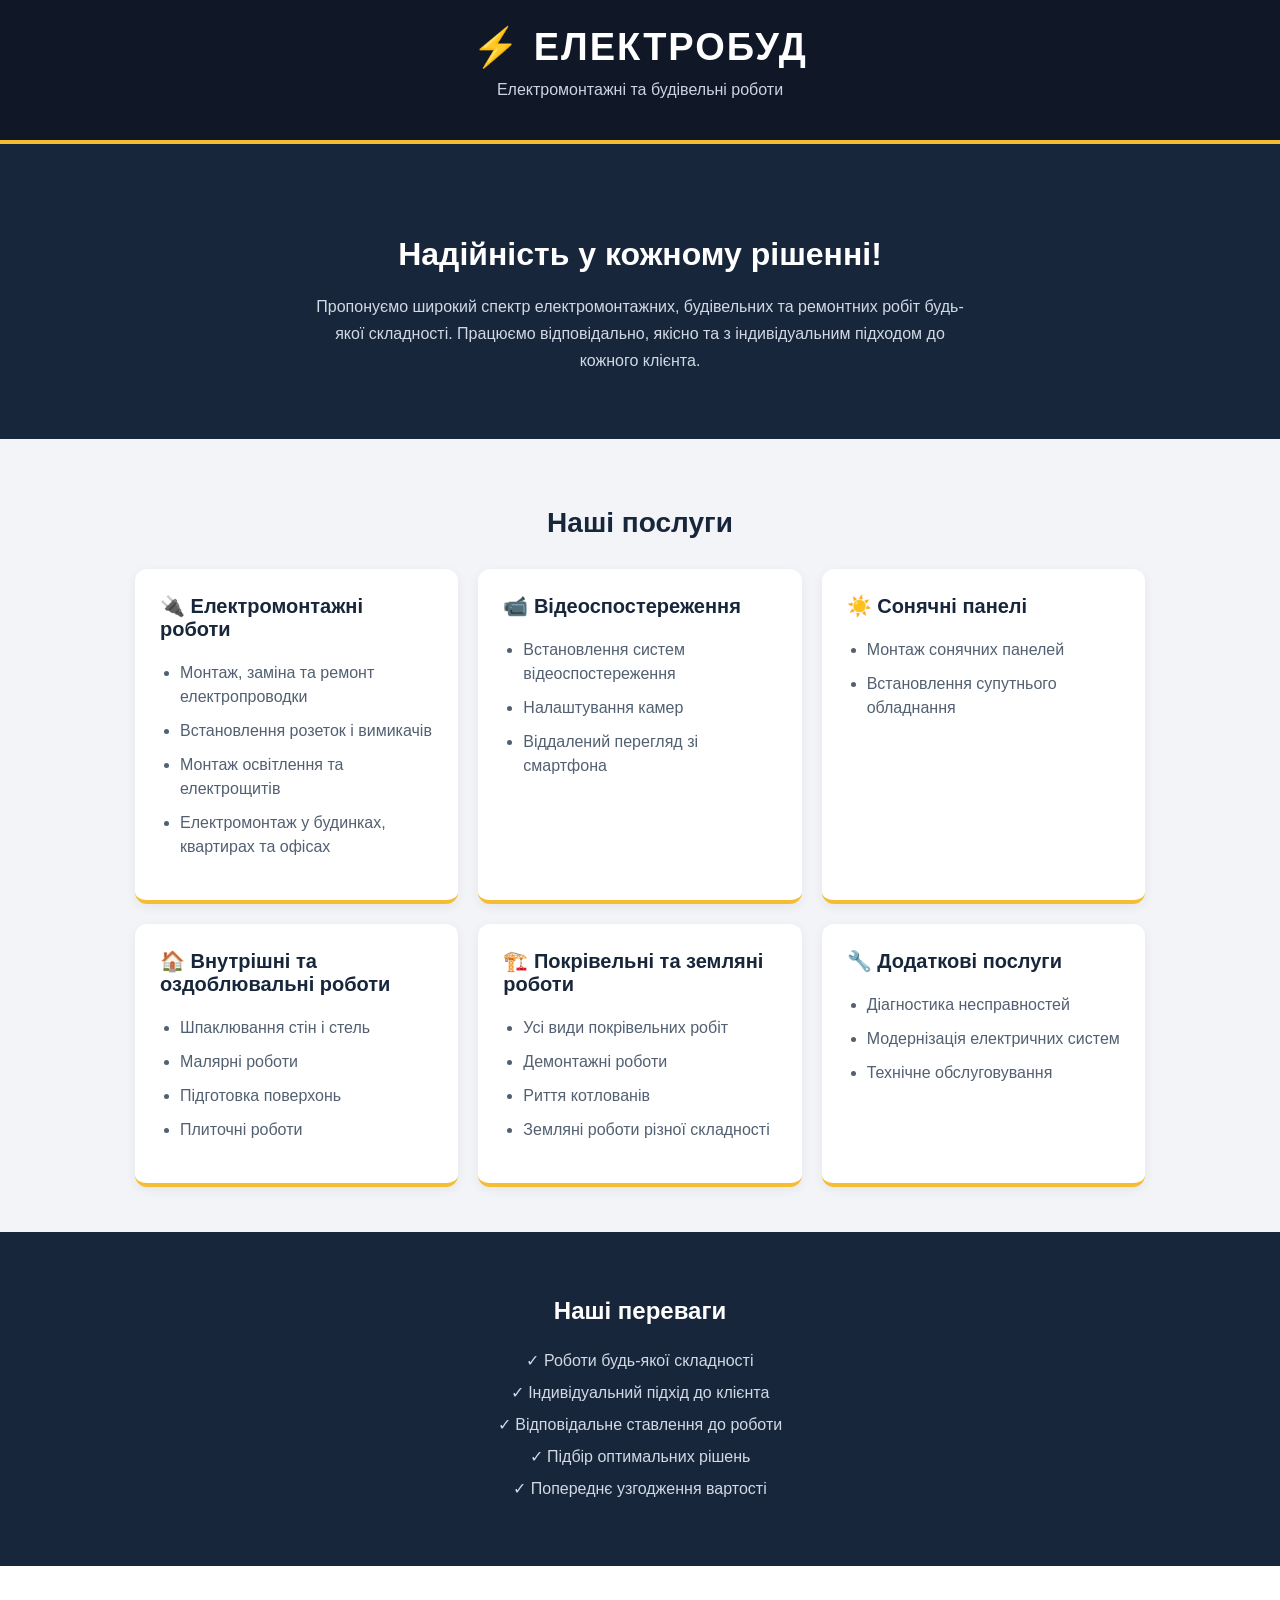
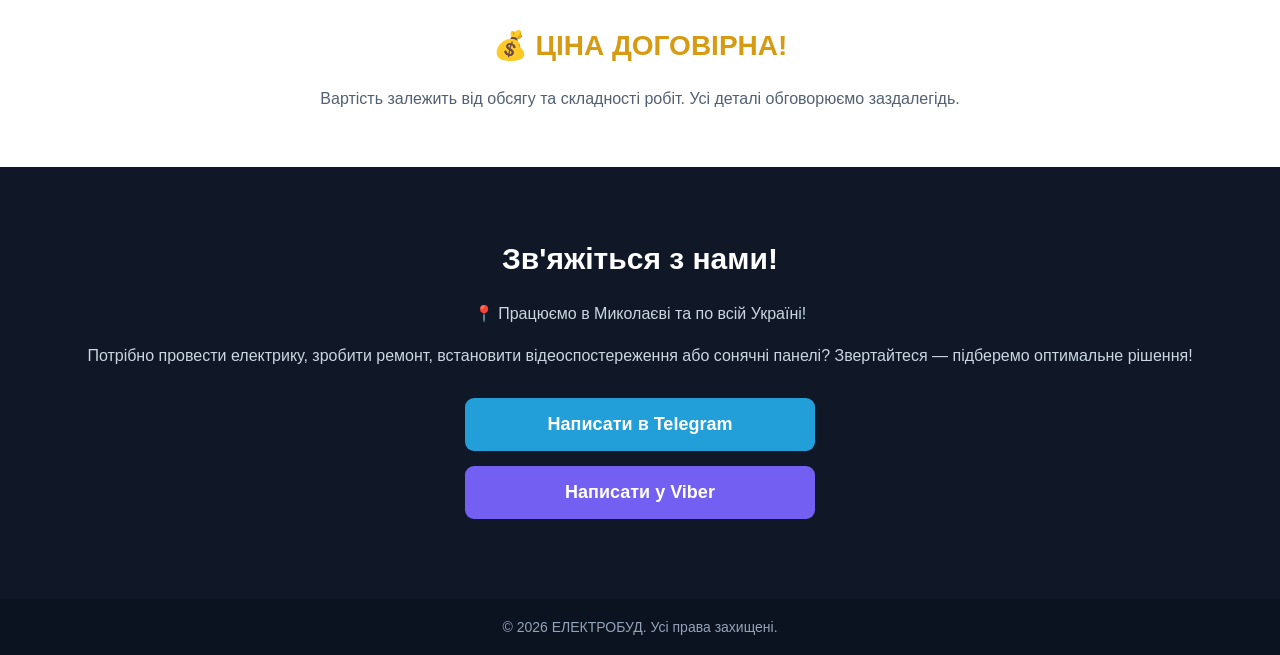
==== index.html @ 17dbe0b0 "Rename indx.html to index.html" ====
<!DOCTYPE html>
<html lang="uk">

<head>
    <meta charset="UTF-8">
    <meta name="viewport" content="width=device-width, initial-scale=1.0">

    <title>ЕЛЕКТРОБУД — Електромонтажні та будівельні роботи</title>

    <meta name="description" content="ЕЛЕКТРОБУД — електромонтажні, будівельні, ремонтні роботи, відеоспостереження та монтаж сонячних панелей. Миколаїв та вся Україна.">

    <meta name="robots" content="index, follow">

    <style>

        * {
            box-sizing: border-box;
        }

        body {
            margin: 0;
            font-family: Arial, sans-serif;
            background: #f2f4f7;
            color: #202b3c;
        }

        header {
            background: #101827;
            color: white;
            padding: 25px 15px;
            text-align: center;
            border-bottom: 4px solid #f5bd32;
        }

        header h1 {
            font-size: 38px;
            margin: 0;
            letter-spacing: 2px;
        }

        header p {
            color: #cbd5e1;
            margin-top: 12px;
        }

        .hero {
            background: #18263b;
            color: white;
            text-align: center;
            padding: 65px 20px;
        }

        .hero h2 {
            font-size: 32px;
            margin-bottom: 20px;
        }

        .hero p {
            max-width: 650px;
            margin: auto;
            line-height: 1.7;
            color: #d1d9e5;
        }

        .section {
            max-width: 1050px;
            margin: auto;
            padding: 45px 20px;
        }

        .section h2 {
            text-align: center;
            font-size: 28px;
            margin-bottom: 30px;
            color: #17263b;
        }

        .services {
            display: grid;
            grid-template-columns: repeat(auto-fit, minmax(250px, 1fr));
            gap: 20px;
        }

        .service {
            background: white;
            padding: 25px;
            border-radius: 12px;
            border-bottom: 4px solid #f5bd32;
            box-shadow: 0 3px 12px rgba(0,0,0,0.06);
        }

        .service h3 {
            color: #17263b;
            font-size: 20px;
            margin-top: 0;
        }

        .service ul {
            padding-left: 20px;
        }

        .service li {
            margin-bottom: 10px;
            line-height: 1.5;
            color: #526071;
        }

        .advantages {
            background: #18263b;
            color: white;
            padding: 45px 20px;
            text-align: center;
        }

        .advantages h2 {
            color: white;
        }

        .advantages p {
            line-height: 2;
            color: #d1d9e5;
        }

        .price {
            text-align: center;
            padding: 40px 20px;
            background: #fff;
        }

        .price h2 {
            color: #d69b12;
            font-size: 28px;
        }

        .price p {
            line-height: 1.6;
            color: #526071;
        }

        .contact {
            background: #101827;
            color: white;
            text-align: center;
            padding: 50px 20px;
        }

        .contact h2 {
            font-size: 30px;
        }

        .contact p {
            color: #cbd5e1;
            line-height: 1.6;
        }

        .buttons {
            max-width: 350px;
            margin: 30px auto;
        }

        .btn {
            display: block;
            padding: 16px;
            margin: 15px 0;
            border-radius: 9px;
            text-decoration: none;
            color: white;
            font-size: 18px;
            font-weight: bold;
        }

        .telegram {
            background: #229ED9;
        }

        .viber {
            background: #7360F2;
        }

        .btn:hover {
            opacity: 0.85;
        }

        footer {
            background: #0b1220;
            color: #94a3b8;
            text-align: center;
            padding: 20px;
            font-size: 14px;
        }

        @media (max-width: 600px) {

            header h1 {
                font-size: 30px;
            }

            .hero h2 {
                font-size: 25px;
            }

            .section h2 {
                font-size: 24px;
            }

        }

    </style>

</head>

<body>

    <header>
        <h1>⚡ ЕЛЕКТРОБУД</h1>
        <p>Електромонтажні та будівельні роботи</p>
    </header>


    <section class="hero">

        <h2>Надійність у кожному рішенні!</h2>

        <p>
            Пропонуємо широкий спектр електромонтажних,
            будівельних та ремонтних робіт будь-якої складності.
            Працюємо відповідально, якісно та з індивідуальним
            підходом до кожного клієнта.
        </p>

    </section>


    <section class="section">

        <h2>Наші послуги</h2>

        <div class="services">

            <div class="service">

                <h3>🔌 Електромонтажні роботи</h3>

                <ul>
                    <li>Монтаж, заміна та ремонт електропроводки</li>
                    <li>Встановлення розеток і вимикачів</li>
                    <li>Монтаж освітлення та електрощитів</li>
                    <li>Електромонтаж у будинках, квартирах та офісах</li>
                </ul>

            </div>


            <div class="service">

                <h3>📹 Відеоспостереження</h3>

                <ul>
                    <li>Встановлення систем відеоспостереження</li>
                    <li>Налаштування камер</li>
                    <li>Віддалений перегляд зі смартфона</li>
                </ul>

            </div>


            <div class="service">

                <h3>☀️ Сонячні панелі</h3>

                <ul>
                    <li>Монтаж сонячних панелей</li>
                    <li>Встановлення супутнього обладнання</li>
                </ul>

            </div>


            <div class="service">

                <h3>🏠 Внутрішні та оздоблювальні роботи</h3>

                <ul>
                    <li>Шпаклювання стін і стель</li>
                    <li>Малярні роботи</li>
                    <li>Підготовка поверхонь</li>
                    <li>Плиточні роботи</li>
                </ul>

            </div>


            <div class="service">

                <h3>🏗️ Покрівельні та земляні роботи</h3>

                <ul>
                    <li>Усі види покрівельних робіт</li>
                    <li>Демонтажні роботи</li>
                    <li>Риття котлованів</li>
                    <li>Земляні роботи різної складності</li>
                </ul>

            </div>


            <div class="service">

                <h3>🔧 Додаткові послуги</h3>

                <ul>
                    <li>Діагностика несправностей</li>
                    <li>Модернізація електричних систем</li>
                    <li>Технічне обслуговування</li>
                </ul>

            </div>

        </div>

    </section>


    <section class="advantages">

        <h2>Наші переваги</h2>

        <p>
            ✓ Роботи будь-якої складності<br>
            ✓ Індивідуальний підхід до клієнта<br>
            ✓ Відповідальне ставлення до роботи<br>
            ✓ Підбір оптимальних рішень<br>
            ✓ Попереднє узгодження вартості
        </p>

    </section>


    <section class="price">

        <h2>💰 ЦІНА ДОГОВІРНА!</h2>

        <p>
            Вартість залежить від обсягу та складності робіт.
            Усі деталі обговорюємо заздалегідь.
        </p>

    </section>


    <section class="contact">

        <h2>Зв'яжіться з нами!</h2>

        <p>
            📍 Працюємо в Миколаєві та по всій Україні!
        </p>

        <p>
            Потрібно провести електрику, зробити ремонт,
            встановити відеоспостереження або сонячні панелі?
            Звертайтеся — підберемо оптимальне рішення!
        </p>

        <div class="buttons">

            <a class="btn telegram"
            href="https://t.me/nikoelectro"
            target="_blank"
            rel="noopener">
                Написати в Telegram
            </a>

            <a class="btn viber"
            href="viber://chat?number=%2B380635062371">
                Написати у Viber
            </a>

        </div>

    </section>


    <footer>

        © 2026 ЕЛЕКТРОБУД. Усі права захищені.

    </footer>

</body>

</html>
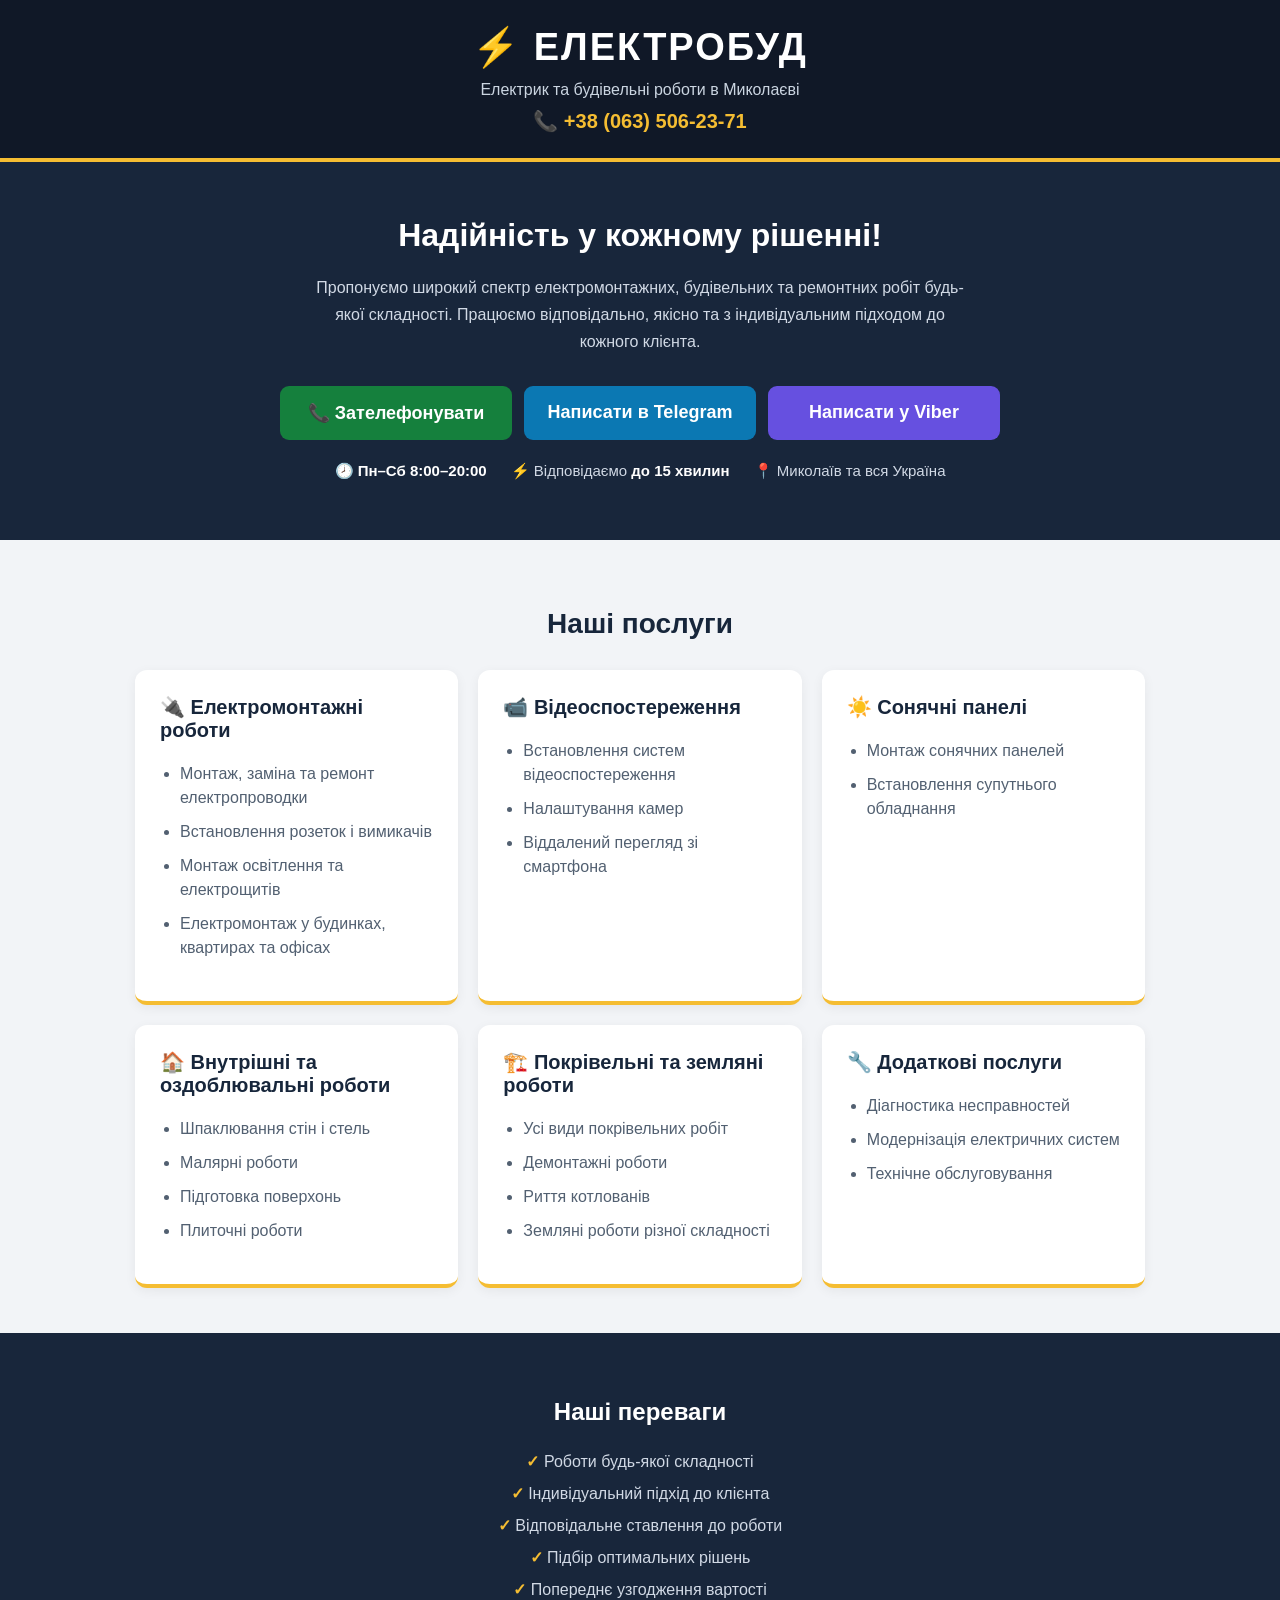
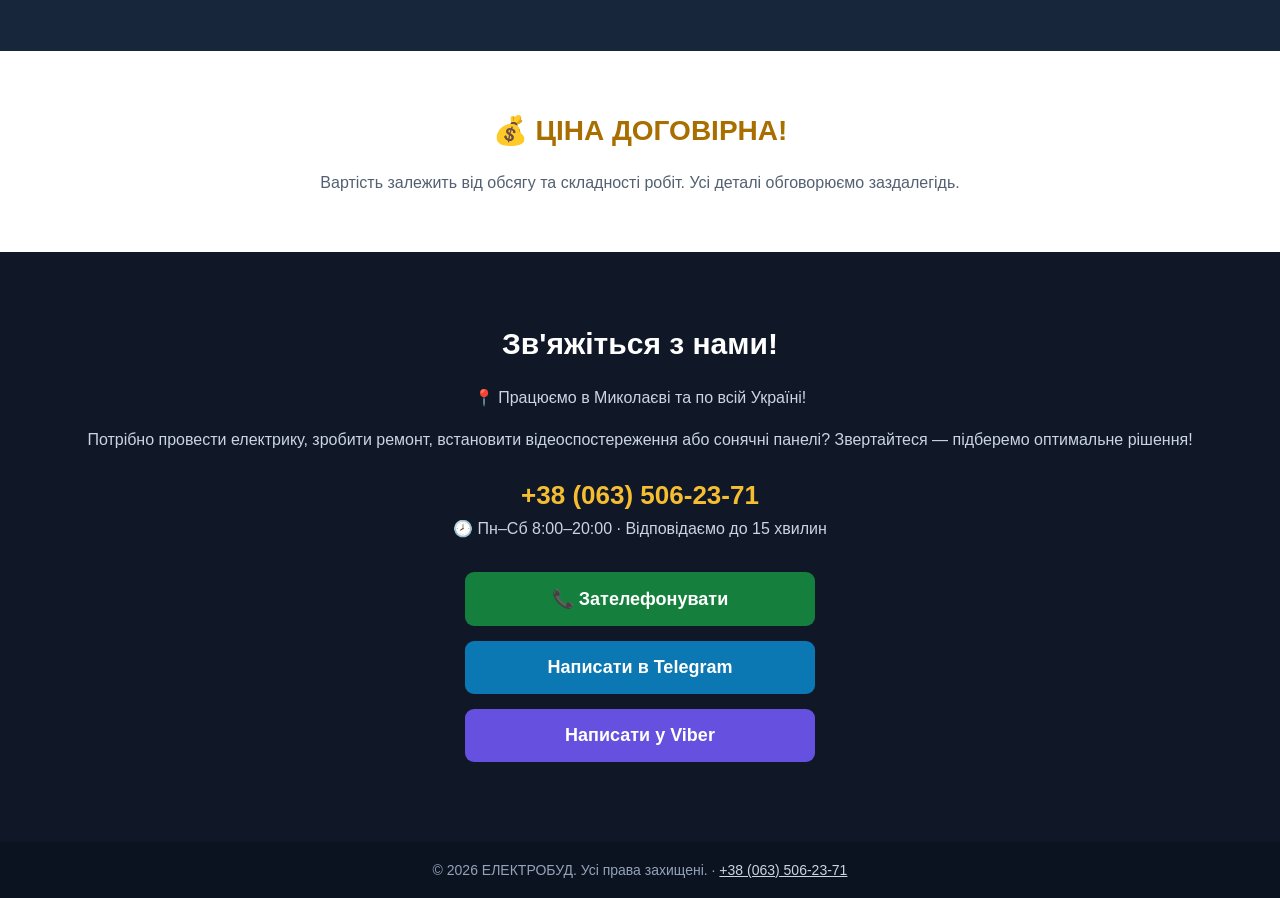
==== commit 1032db9a: "Update index.html with new content and structure" ====
--- a/index.html
+++ b/index.html
@@ -1,4 +1,3 @@
-
 <!DOCTYPE html>
 <html lang="uk">
 
@@ -6,11 +5,75 @@
     <meta charset="UTF-8">
     <meta name="viewport" content="width=device-width, initial-scale=1.0">
 
-    <title>ЕЛЕКТРОБУД — Електромонтажні та будівельні роботи</title>
-
-    <meta name="description" content="ЕЛЕКТРОБУД — електромонтажні, будівельні, ремонтні роботи, відеоспостереження та монтаж сонячних панелей. Миколаїв та вся Україна.">
-
+    <title>Електрик Миколаїв — ЕЛЕКТРОБУД | Електромонтажні та будівельні роботи</title>
+
+    <meta name="description" content="ЕЛЕКТРОБУД — електрик у Миколаєві: електромонтажні, будівельні, ремонтні роботи, відеоспостереження та монтаж сонячних панелей. Пн–Сб 8:00–20:00, відповідаємо до 15 хвилин. Миколаїв та вся Україна.">
     <meta name="robots" content="index, follow">
+    <meta name="theme-color" content="#101827">
+
+    <!--
+        Адреса сайту (GitHub Pages). Якщо з'явиться власний домен —
+        замініть її тут, в og:url, og:image та в JSON-LD нижче.
+    -->
+    <link rel="canonical" href="https://energobud.github.io/elektrobud-site/">
+
+    <!-- Favicon -->
+    <link rel="icon" href="favicon.svg" type="image/svg+xml">
+    <link rel="apple-touch-icon" href="apple-touch-icon.png">
+
+    <!-- Open Graph (прев'ю посилання в Telegram, Viber, Facebook) -->
+    <meta property="og:type" content="website">
+    <meta property="og:locale" content="uk_UA">
+    <meta property="og:site_name" content="ЕЛЕКТРОБУД">
+    <meta property="og:title" content="ЕЛЕКТРОБУД — електрик та будівельні роботи в Миколаєві">
+    <meta property="og:description" content="Електромонтаж, відеоспостереження, сонячні панелі, ремонт. Пн–Сб 8:00–20:00. Відповідаємо до 15 хвилин. Ціна договірна.">
+    <meta property="og:url" content="https://energobud.github.io/elektrobud-site/">
+    <meta property="og:image" content="https://energobud.github.io/elektrobud-site/og-image.png">
+    <meta property="og:image:width" content="1200">
+    <meta property="og:image:height" content="630">
+    <meta property="og:image:alt" content="ЕЛЕКТРОБУД — електромонтажні та будівельні роботи">
+    <meta name="twitter:card" content="summary_large_image">
+
+    <!-- Структуровані дані для Google (локальний бізнес) -->
+    <script type="application/ld+json">
+    {
+        "@context": "https://schema.org",
+        "@type": "Electrician",
+        "name": "ЕЛЕКТРОБУД",
+        "description": "Електромонтажні, будівельні та ремонтні роботи, відеоспостереження, монтаж сонячних панелей.",
+        "url": "https://energobud.github.io/elektrobud-site/",
+        "image": "https://energobud.github.io/elektrobud-site/og-image.png",
+        "telephone": "+380635062371",
+        "priceRange": "Договірна",
+        "address": {
+            "@type": "PostalAddress",
+            "addressLocality": "Миколаїв",
+            "addressCountry": "UA"
+        },
+        "areaServed": [
+            { "@type": "City", "name": "Миколаїв" },
+            { "@type": "Country", "name": "Україна" }
+        ],
+        "openingHoursSpecification": [{
+            "@type": "OpeningHoursSpecification",
+            "dayOfWeek": ["Monday", "Tuesday", "Wednesday", "Thursday", "Friday", "Saturday"],
+            "opens": "08:00",
+            "closes": "20:00"
+        }],
+        "sameAs": ["https://t.me/nikoelectro"],
+        "hasOfferCatalog": {
+            "@type": "OfferCatalog",
+            "name": "Послуги",
+            "itemListElement": [
+                { "@type": "Offer", "itemOffered": { "@type": "Service", "name": "Електромонтажні роботи" } },
+                { "@type": "Offer", "itemOffered": { "@type": "Service", "name": "Встановлення відеоспостереження" } },
+                { "@type": "Offer", "itemOffered": { "@type": "Service", "name": "Монтаж сонячних панелей" } },
+                { "@type": "Offer", "itemOffered": { "@type": "Service", "name": "Внутрішні та оздоблювальні роботи" } },
+                { "@type": "Offer", "itemOffered": { "@type": "Service", "name": "Покрівельні та земляні роботи" } }
+            ]
+        }
+    }
+    </script>
 
     <style>
 
@@ -25,6 +88,28 @@
             color: #202b3c;
         }
 
+        a:focus-visible,
+        button:focus-visible {
+            outline: 3px solid #f5bd32;
+            outline-offset: 3px;
+        }
+
+        .skip-link {
+            position: absolute;
+            left: -9999px;
+            top: 0;
+            background: #f5bd32;
+            color: #101827;
+            padding: 10px 16px;
+            font-weight: bold;
+            z-index: 10;
+        }
+
+        .skip-link:focus {
+            left: 10px;
+            top: 10px;
+        }
+
         header {
             background: #101827;
             color: white;
@@ -41,19 +126,32 @@
 
         header p {
             color: #cbd5e1;
-            margin-top: 12px;
+            margin: 12px 0 0;
+        }
+
+        .header-phone {
+            display: inline-block;
+            margin-top: 10px;
+            color: #f5bd32;
+            font-size: 20px;
+            font-weight: bold;
+            text-decoration: none;
+        }
+
+        .header-phone:hover {
+            text-decoration: underline;
         }
 
         .hero {
             background: #18263b;
             color: white;
             text-align: center;
-            padding: 65px 20px;
+            padding: 55px 20px 60px;
         }
 
         .hero h2 {
             font-size: 32px;
-            margin-bottom: 20px;
+            margin: 0 0 20px;
         }
 
         .hero p {
@@ -61,6 +159,36 @@
             margin: auto;
             line-height: 1.7;
             color: #d1d9e5;
+        }
+
+        .hero .buttons {
+            max-width: 720px;
+            display: flex;
+            flex-wrap: wrap;
+            justify-content: center;
+            gap: 12px;
+            margin: 30px auto 0;
+        }
+
+        .hero .btn {
+            margin: 0;
+            flex: 1 1 200px;
+        }
+
+        .info {
+            list-style: none;
+            padding: 0;
+            margin: 22px auto 0;
+            display: flex;
+            flex-wrap: wrap;
+            justify-content: center;
+            gap: 8px 24px;
+            color: #d1d9e5;
+            font-size: 15px;
+        }
+
+        .info strong {
+            color: #fff;
         }
 
         .section {
@@ -117,11 +245,20 @@
             color: white;
         }
 
-        .advantages p {
+        .advantages ul {
+            list-style: none;
+            padding: 0;
+            margin: 0;
             line-height: 2;
             color: #d1d9e5;
         }
 
+        .advantages li::before {
+            content: "✓ ";
+            color: #f5bd32;
+            font-weight: bold;
+        }
+
         .price {
             text-align: center;
             padding: 40px 20px;
@@ -129,7 +266,7 @@
         }
 
         .price h2 {
-            color: #d69b12;
+            color: #a86f00;
             font-size: 28px;
         }
 
@@ -152,6 +289,15 @@
         .contact p {
             color: #cbd5e1;
             line-height: 1.6;
+        }
+
+        .contact .phone-big {
+            display: inline-block;
+            color: #f5bd32;
+            font-size: 26px;
+            font-weight: bold;
+            text-decoration: none;
+            margin-top: 6px;
         }
 
         .buttons {
@@ -168,18 +314,58 @@
             color: white;
             font-size: 18px;
             font-weight: bold;
+            text-align: center;
+        }
+
+        .call {
+            background: #15803d;
         }
 
         .telegram {
-            background: #229ED9;
+            background: #0b78b3;
         }
 
         .viber {
-            background: #7360F2;
+            background: #6650e0;
         }
 
         .btn:hover {
-            opacity: 0.85;
+            opacity: 0.88;
+        }
+
+        /* Підказка, якщо Viber не встановлено */
+        .viber-fallback {
+            max-width: 420px;
+            margin: 14px auto 0;
+            padding: 14px 16px;
+            background: #fff;
+            color: #202b3c;
+            border-radius: 9px;
+            border-left: 4px solid #6650e0;
+            text-align: left;
+            font-size: 15px;
+            line-height: 1.5;
+        }
+
+        .viber-fallback[hidden] {
+            display: none;
+        }
+
+        .viber-fallback a {
+            color: #15803d;
+            font-weight: bold;
+        }
+
+        .viber-fallback button {
+            margin-top: 8px;
+            padding: 8px 14px;
+            border: 0;
+            border-radius: 6px;
+            background: #6650e0;
+            color: #fff;
+            font-size: 15px;
+            font-weight: bold;
+            cursor: pointer;
         }
 
         footer {
@@ -190,6 +376,10 @@
             font-size: 14px;
         }
 
+        footer a {
+            color: #cbd5e1;
+        }
+
         @media (max-width: 600px) {
 
             header h1 {
@@ -204,6 +394,10 @@
                 font-size: 24px;
             }
 
+            .info {
+                flex-direction: column;
+            }
+
         }
 
     </style>
@@ -211,183 +405,283 @@
 </head>
 
 <body>
+
+    <a class="skip-link" href="#contact">Перейти до контактів</a>
 
     <header>
         <h1>⚡ ЕЛЕКТРОБУД</h1>
-        <p>Електромонтажні та будівельні роботи</p>
+        <p>Електрик та будівельні роботи в Миколаєві</p>
+        <a class="header-phone" href="tel:+380635062371" data-track="call-header">📞 +38 (063) 506-23-71</a>
     </header>
 
 
-    <section class="hero">
-
-        <h2>Надійність у кожному рішенні!</h2>
-
-        <p>
-            Пропонуємо широкий спектр електромонтажних,
-            будівельних та ремонтних робіт будь-якої складності.
-            Працюємо відповідально, якісно та з індивідуальним
-            підходом до кожного клієнта.
-        </p>
-
-    </section>
-
-
-    <section class="section">
-
-        <h2>Наші послуги</h2>
-
-        <div class="services">
-
-            <div class="service">
-
-                <h3>🔌 Електромонтажні роботи</h3>
-
-                <ul>
-                    <li>Монтаж, заміна та ремонт електропроводки</li>
-                    <li>Встановлення розеток і вимикачів</li>
-                    <li>Монтаж освітлення та електрощитів</li>
-                    <li>Електромонтаж у будинках, квартирах та офісах</li>
-                </ul>
+    <main>
+
+        <section class="hero">
+
+            <h2>Надійність у кожному рішенні!</h2>
+
+            <p>
+                Пропонуємо широкий спектр електромонтажних,
+                будівельних та ремонтних робіт будь-якої складності.
+                Працюємо відповідально, якісно та з індивідуальним
+                підходом до кожного клієнта.
+            </p>
+
+            <div class="buttons">
+
+                <a class="btn call" href="tel:+380635062371" data-track="call-hero">
+                    📞 Зателефонувати
+                </a>
+
+                <a class="btn telegram"
+                href="https://t.me/nikoelectro"
+                target="_blank"
+                rel="noopener"
+                data-track="telegram-hero">
+                    Написати в Telegram
+                </a>
+
+                <a class="btn viber js-viber"
+                href="viber://chat?number=%2B380635062371"
+                data-track="viber-hero">
+                    Написати у Viber
+                </a>
 
             </div>
 
-
-            <div class="service">
-
-                <h3>📹 Відеоспостереження</h3>
-
-                <ul>
-                    <li>Встановлення систем відеоспостереження</li>
-                    <li>Налаштування камер</li>
-                    <li>Віддалений перегляд зі смартфона</li>
-                </ul>
+            <ul class="info">
+                <li>🕗 <strong>Пн–Сб 8:00–20:00</strong></li>
+                <li>⚡ Відповідаємо <strong>до 15 хвилин</strong></li>
+                <li>📍 Миколаїв та вся Україна</li>
+            </ul>
+
+        </section>
+
+
+        <section class="section" aria-labelledby="services-title">
+
+            <h2 id="services-title">Наші послуги</h2>
+
+            <div class="services">
+
+                <div class="service">
+
+                    <h3>🔌 Електромонтажні роботи</h3>
+
+                    <ul>
+                        <li>Монтаж, заміна та ремонт електропроводки</li>
+                        <li>Встановлення розеток і вимикачів</li>
+                        <li>Монтаж освітлення та електрощитів</li>
+                        <li>Електромонтаж у будинках, квартирах та офісах</li>
+                    </ul>
+
+                </div>
+
+
+                <div class="service">
+
+                    <h3>📹 Відеоспостереження</h3>
+
+                    <ul>
+                        <li>Встановлення систем відеоспостереження</li>
+                        <li>Налаштування камер</li>
+                        <li>Віддалений перегляд зі смартфона</li>
+                    </ul>
+
+                </div>
+
+
+                <div class="service">
+
+                    <h3>☀️ Сонячні панелі</h3>
+
+                    <ul>
+                        <li>Монтаж сонячних панелей</li>
+                        <li>Встановлення супутнього обладнання</li>
+                    </ul>
+
+                </div>
+
+
+                <div class="service">
+
+                    <h3>🏠 Внутрішні та оздоблювальні роботи</h3>
+
+                    <ul>
+                        <li>Шпаклювання стін і стель</li>
+                        <li>Малярні роботи</li>
+                        <li>Підготовка поверхонь</li>
+                        <li>Плиточні роботи</li>
+                    </ul>
+
+                </div>
+
+
+                <div class="service">
+
+                    <h3>🏗️ Покрівельні та земляні роботи</h3>
+
+                    <ul>
+                        <li>Усі види покрівельних робіт</li>
+                        <li>Демонтажні роботи</li>
+                        <li>Риття котлованів</li>
+                        <li>Земляні роботи різної складності</li>
+                    </ul>
+
+                </div>
+
+
+                <div class="service">
+
+                    <h3>🔧 Додаткові послуги</h3>
+
+                    <ul>
+                        <li>Діагностика несправностей</li>
+                        <li>Модернізація електричних систем</li>
+                        <li>Технічне обслуговування</li>
+                    </ul>
+
+                </div>
 
             </div>
 
-
-            <div class="service">
-
-                <h3>☀️ Сонячні панелі</h3>
-
-                <ul>
-                    <li>Монтаж сонячних панелей</li>
-                    <li>Встановлення супутнього обладнання</li>
-                </ul>
+        </section>
+
+
+        <section class="advantages" aria-labelledby="advantages-title">
+
+            <h2 id="advantages-title">Наші переваги</h2>
+
+            <ul>
+                <li>Роботи будь-якої складності</li>
+                <li>Індивідуальний підхід до клієнта</li>
+                <li>Відповідальне ставлення до роботи</li>
+                <li>Підбір оптимальних рішень</li>
+                <li>Попереднє узгодження вартості</li>
+            </ul>
+
+        </section>
+
+
+        <section class="price" aria-labelledby="price-title">
+
+            <h2 id="price-title">💰 ЦІНА ДОГОВІРНА!</h2>
+
+            <p>
+                Вартість залежить від обсягу та складності робіт.
+                Усі деталі обговорюємо заздалегідь.
+            </p>
+
+        </section>
+
+
+        <section class="contact" id="contact" aria-labelledby="contact-title">
+
+            <h2 id="contact-title">Зв'яжіться з нами!</h2>
+
+            <p>
+                📍 Працюємо в Миколаєві та по всій Україні!
+            </p>
+
+            <p>
+                Потрібно провести електрику, зробити ремонт,
+                встановити відеоспостереження або сонячні панелі?
+                Звертайтеся — підберемо оптимальне рішення!
+            </p>
+
+            <p>
+                <a class="phone-big" href="tel:+380635062371" data-track="call-contact">+38 (063) 506-23-71</a><br>
+                🕗 Пн–Сб 8:00–20:00 · Відповідаємо до 15 хвилин
+            </p>
+
+            <div class="buttons">
+
+                <a class="btn call" href="tel:+380635062371" data-track="call-contact-btn">
+                    📞 Зателефонувати
+                </a>
+
+                <a class="btn telegram"
+                href="https://t.me/nikoelectro"
+                target="_blank"
+                rel="noopener"
+                data-track="telegram-contact">
+                    Написати в Telegram
+                </a>
+
+                <a class="btn viber js-viber"
+                href="viber://chat?number=%2B380635062371"
+                data-track="viber-contact">
+                    Написати у Viber
+                </a>
 
             </div>
 
-
-            <div class="service">
-
-                <h3>🏠 Внутрішні та оздоблювальні роботи</h3>
-
-                <ul>
-                    <li>Шпаклювання стін і стель</li>
-                    <li>Малярні роботи</li>
-                    <li>Підготовка поверхонь</li>
-                    <li>Плиточні роботи</li>
-                </ul>
-
-            </div>
-
-
-            <div class="service">
-
-                <h3>🏗️ Покрівельні та земляні роботи</h3>
-
-                <ul>
-                    <li>Усі види покрівельних робіт</li>
-                    <li>Демонтажні роботи</li>
-                    <li>Риття котлованів</li>
-                    <li>Земляні роботи різної складності</li>
-                </ul>
-
-            </div>
-
-
-            <div class="service">
-
-                <h3>🔧 Додаткові послуги</h3>
-
-                <ul>
-                    <li>Діагностика несправностей</li>
-                    <li>Модернізація електричних систем</li>
-                    <li>Технічне обслуговування</li>
-                </ul>
-
-            </div>
-
-        </div>
-
-    </section>
-
-
-    <section class="advantages">
-
-        <h2>Наші переваги</h2>
-
-        <p>
-            ✓ Роботи будь-якої складності<br>
-            ✓ Індивідуальний підхід до клієнта<br>
-            ✓ Відповідальне ставлення до роботи<br>
-            ✓ Підбір оптимальних рішень<br>
-            ✓ Попереднє узгодження вартості
-        </p>
-
-    </section>
-
-
-    <section class="price">
-
-        <h2>💰 ЦІНА ДОГОВІРНА!</h2>
-
-        <p>
-            Вартість залежить від обсягу та складності робіт.
-            Усі деталі обговорюємо заздалегідь.
-        </p>
-
-    </section>
-
-
-    <section class="contact">
-
-        <h2>Зв'яжіться з нами!</h2>
-
-        <p>
-            📍 Працюємо в Миколаєві та по всій Україні!
-        </p>
-
-        <p>
-            Потрібно провести електрику, зробити ремонт,
-            встановити відеоспостереження або сонячні панелі?
-            Звертайтеся — підберемо оптимальне рішення!
-        </p>
-
-        <div class="buttons">
-
-            <a class="btn telegram"
-            href="https://t.me/nikoelectro"
-            target="_blank"
-            rel="noopener">
-                Написати в Telegram
-            </a>
-
-            <a class="btn viber"
-            href="viber://chat?number=%2B380635062371">
-                Написати у Viber
-            </a>
-
-        </div>
-
-    </section>
+        </section>
+
+    </main>
+
+
+    <!-- Підказка, якщо Viber не відкрився (показується скриптом) -->
+    <div class="viber-fallback" id="viber-fallback" role="status" hidden>
+        <strong>Viber не відкрився?</strong><br>
+        Можливо, він не встановлений на цьому пристрої.
+        Зателефонуйте: <a href="tel:+380635062371" data-track="call-viber-fallback">+38 (063) 506-23-71</a>,
+        напишіть у <a href="https://t.me/nikoelectro" target="_blank" rel="noopener" data-track="telegram-viber-fallback">Telegram</a>
+        або знайдіть нас у Viber за номером.<br>
+        <button type="button" id="copy-phone">Скопіювати номер</button>
+    </div>
 
 
     <footer>
 
         © 2026 ЕЛЕКТРОБУД. Усі права захищені.
+        · <a href="tel:+380635062371">+38 (063) 506-23-71</a>
 
     </footer>
 
+
+    <script>
+        (function () {
+            var PHONE = '+380635062371';
+            var box = document.getElementById('viber-fallback');
+            var copyBtn = document.getElementById('copy-phone');
+
+            // Якщо Viber встановлено, браузер переходить у застосунок
+            // (сторінка втрачає фокус або стає прихованою). Якщо ні — нічого
+            // не відбувається, і через 1,5 с показуємо підказку під кнопкою.
+            document.querySelectorAll('.js-viber').forEach(function (link) {
+                link.addEventListener('click', function () {
+                    var left = false;
+                    function markLeft() { left = true; }
+
+                    window.addEventListener('blur', markLeft, { once: true });
+                    document.addEventListener('visibilitychange', markLeft, { once: true });
+
+                    setTimeout(function () {
+                        window.removeEventListener('blur', markLeft);
+                        document.removeEventListener('visibilitychange', markLeft);
+                        if (!left) {
+                            link.parentNode.insertAdjacentElement('afterend', box);
+                            box.hidden = false;
+                        }
+                    }, 1500);
+                });
+            });
+
+            copyBtn.addEventListener('click', function () {
+                function done() { copyBtn.textContent = 'Номер скопійовано ✓'; }
+                if (navigator.clipboard && navigator.clipboard.writeText) {
+                    navigator.clipboard.writeText(PHONE).then(done, function () {
+                        window.prompt('Скопіюйте номер:', PHONE);
+                    });
+                } else {
+                    window.prompt('Скопіюйте номер:', PHONE);
+                }
+            });
+        })();
+    </script>
+
 </body>
 
 </html>
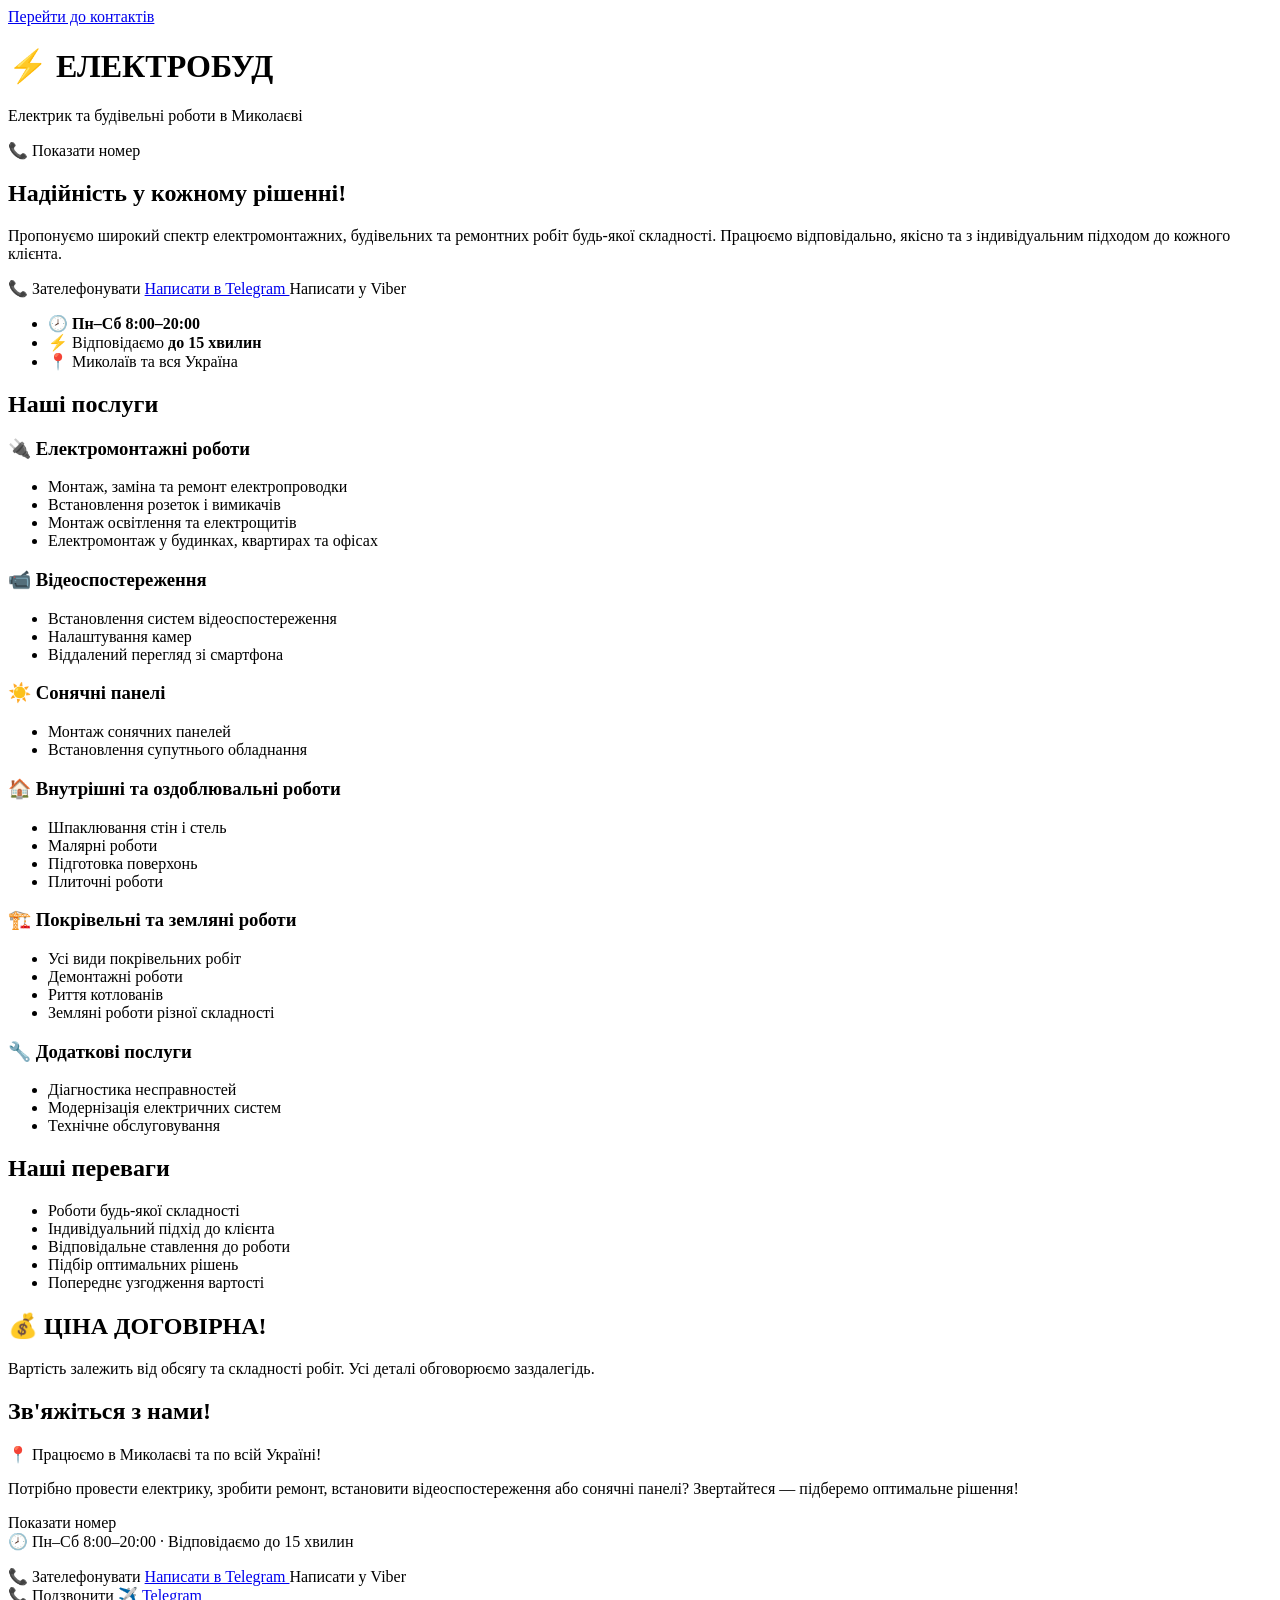
==== commit cb0d09df: "Update print statement from 'Hello' to 'Goodbye'" ====
--- a/index.html
+++ b/index.html
@@ -4,6 +4,16 @@
 <head>
     <meta charset="UTF-8">
     <meta name="viewport" content="width=device-width, initial-scale=1.0">
+
+    <!--
+        Безпека. GitHub Pages не дозволяє задавати HTTP-заголовки,
+        тому правила задано через meta. Скрипти та стилі — лише з цього сайту
+        (style.css, main.js). Якщо додаєте аналітику чи інший сторонній скрипт —
+        додайте його домен у script-src (і connect-src), інакше браузер його заблокує.
+    -->
+    <meta http-equiv="Content-Security-Policy"
+          content="default-src 'self'; img-src 'self'; style-src 'self'; script-src 'self'; connect-src 'none'; font-src 'none'; object-src 'none'; base-uri 'self'; form-action 'none'; upgrade-insecure-requests">
+    <meta name="referrer" content="strict-origin-when-cross-origin">
 
     <title>Електрик Миколаїв — ЕЛЕКТРОБУД | Електромонтажні та будівельні роботи</title>
 
@@ -75,332 +85,7 @@
     }
     </script>
 
-    <style>
-
-        * {
-            box-sizing: border-box;
-        }
-
-        body {
-            margin: 0;
-            font-family: Arial, sans-serif;
-            background: #f2f4f7;
-            color: #202b3c;
-        }
-
-        a:focus-visible,
-        button:focus-visible {
-            outline: 3px solid #f5bd32;
-            outline-offset: 3px;
-        }
-
-        .skip-link {
-            position: absolute;
-            left: -9999px;
-            top: 0;
-            background: #f5bd32;
-            color: #101827;
-            padding: 10px 16px;
-            font-weight: bold;
-            z-index: 10;
-        }
-
-        .skip-link:focus {
-            left: 10px;
-            top: 10px;
-        }
-
-        header {
-            background: #101827;
-            color: white;
-            padding: 25px 15px;
-            text-align: center;
-            border-bottom: 4px solid #f5bd32;
-        }
-
-        header h1 {
-            font-size: 38px;
-            margin: 0;
-            letter-spacing: 2px;
-        }
-
-        header p {
-            color: #cbd5e1;
-            margin: 12px 0 0;
-        }
-
-        .header-phone {
-            display: inline-block;
-            margin-top: 10px;
-            color: #f5bd32;
-            font-size: 20px;
-            font-weight: bold;
-            text-decoration: none;
-        }
-
-        .header-phone:hover {
-            text-decoration: underline;
-        }
-
-        .hero {
-            background: #18263b;
-            color: white;
-            text-align: center;
-            padding: 55px 20px 60px;
-        }
-
-        .hero h2 {
-            font-size: 32px;
-            margin: 0 0 20px;
-        }
-
-        .hero p {
-            max-width: 650px;
-            margin: auto;
-            line-height: 1.7;
-            color: #d1d9e5;
-        }
-
-        .hero .buttons {
-            max-width: 720px;
-            display: flex;
-            flex-wrap: wrap;
-            justify-content: center;
-            gap: 12px;
-            margin: 30px auto 0;
-        }
-
-        .hero .btn {
-            margin: 0;
-            flex: 1 1 200px;
-        }
-
-        .info {
-            list-style: none;
-            padding: 0;
-            margin: 22px auto 0;
-            display: flex;
-            flex-wrap: wrap;
-            justify-content: center;
-            gap: 8px 24px;
-            color: #d1d9e5;
-            font-size: 15px;
-        }
-
-        .info strong {
-            color: #fff;
-        }
-
-        .section {
-            max-width: 1050px;
-            margin: auto;
-            padding: 45px 20px;
-        }
-
-        .section h2 {
-            text-align: center;
-            font-size: 28px;
-            margin-bottom: 30px;
-            color: #17263b;
-        }
-
-        .services {
-            display: grid;
-            grid-template-columns: repeat(auto-fit, minmax(250px, 1fr));
-            gap: 20px;
-        }
-
-        .service {
-            background: white;
-            padding: 25px;
-            border-radius: 12px;
-            border-bottom: 4px solid #f5bd32;
-            box-shadow: 0 3px 12px rgba(0,0,0,0.06);
-        }
-
-        .service h3 {
-            color: #17263b;
-            font-size: 20px;
-            margin-top: 0;
-        }
-
-        .service ul {
-            padding-left: 20px;
-        }
-
-        .service li {
-            margin-bottom: 10px;
-            line-height: 1.5;
-            color: #526071;
-        }
-
-        .advantages {
-            background: #18263b;
-            color: white;
-            padding: 45px 20px;
-            text-align: center;
-        }
-
-        .advantages h2 {
-            color: white;
-        }
-
-        .advantages ul {
-            list-style: none;
-            padding: 0;
-            margin: 0;
-            line-height: 2;
-            color: #d1d9e5;
-        }
-
-        .advantages li::before {
-            content: "✓ ";
-            color: #f5bd32;
-            font-weight: bold;
-        }
-
-        .price {
-            text-align: center;
-            padding: 40px 20px;
-            background: #fff;
-        }
-
-        .price h2 {
-            color: #a86f00;
-            font-size: 28px;
-        }
-
-        .price p {
-            line-height: 1.6;
-            color: #526071;
-        }
-
-        .contact {
-            background: #101827;
-            color: white;
-            text-align: center;
-            padding: 50px 20px;
-        }
-
-        .contact h2 {
-            font-size: 30px;
-        }
-
-        .contact p {
-            color: #cbd5e1;
-            line-height: 1.6;
-        }
-
-        .contact .phone-big {
-            display: inline-block;
-            color: #f5bd32;
-            font-size: 26px;
-            font-weight: bold;
-            text-decoration: none;
-            margin-top: 6px;
-        }
-
-        .buttons {
-            max-width: 350px;
-            margin: 30px auto;
-        }
-
-        .btn {
-            display: block;
-            padding: 16px;
-            margin: 15px 0;
-            border-radius: 9px;
-            text-decoration: none;
-            color: white;
-            font-size: 18px;
-            font-weight: bold;
-            text-align: center;
-        }
-
-        .call {
-            background: #15803d;
-        }
-
-        .telegram {
-            background: #0b78b3;
-        }
-
-        .viber {
-            background: #6650e0;
-        }
-
-        .btn:hover {
-            opacity: 0.88;
-        }
-
-        /* Підказка, якщо Viber не встановлено */
-        .viber-fallback {
-            max-width: 420px;
-            margin: 14px auto 0;
-            padding: 14px 16px;
-            background: #fff;
-            color: #202b3c;
-            border-radius: 9px;
-            border-left: 4px solid #6650e0;
-            text-align: left;
-            font-size: 15px;
-            line-height: 1.5;
-        }
-
-        .viber-fallback[hidden] {
-            display: none;
-        }
-
-        .viber-fallback a {
-            color: #15803d;
-            font-weight: bold;
-        }
-
-        .viber-fallback button {
-            margin-top: 8px;
-            padding: 8px 14px;
-            border: 0;
-            border-radius: 6px;
-            background: #6650e0;
-            color: #fff;
-            font-size: 15px;
-            font-weight: bold;
-            cursor: pointer;
-        }
-
-        footer {
-            background: #0b1220;
-            color: #94a3b8;
-            text-align: center;
-            padding: 20px;
-            font-size: 14px;
-        }
-
-        footer a {
-            color: #cbd5e1;
-        }
-
-        @media (max-width: 600px) {
-
-            header h1 {
-                font-size: 30px;
-            }
-
-            .hero h2 {
-                font-size: 25px;
-            }
-
-            .section h2 {
-                font-size: 24px;
-            }
-
-            .info {
-                flex-direction: column;
-            }
-
-        }
-
-    </style>
+    <link rel="stylesheet" href="style.css">
 
 </head>
 
@@ -409,9 +94,9 @@
     <a class="skip-link" href="#contact">Перейти до контактів</a>
 
     <header>
-        <h1>⚡ ЕЛЕКТРОБУД</h1>
+        <h1><span aria-hidden="true">⚡</span> ЕЛЕКТРОБУД</h1>
         <p>Електрик та будівельні роботи в Миколаєві</p>
-        <a class="header-phone" href="tel:+380635062371" data-track="call-header">📞 +38 (063) 506-23-71</a>
+        <a class="header-phone js-phone" data-track="call-header" data-label="{pretty}"><span aria-hidden="true">📞</span> <span class="js-phone-text">Показати номер</span></a>
     </header>
 
 
@@ -428,32 +113,38 @@
                 підходом до кожного клієнта.
             </p>
 
-            <div class="buttons">
-
-                <a class="btn call" href="tel:+380635062371" data-track="call-hero">
-                    📞 Зателефонувати
+            <div class="buttons" data-hide-mobile-bar>
+
+                <a class="btn call js-phone" data-track="call-hero">
+                    <span aria-hidden="true">📞</span> Зателефонувати
                 </a>
 
                 <a class="btn telegram"
                 href="https://t.me/nikoelectro"
                 target="_blank"
-                rel="noopener"
+                rel="noopener noreferrer"
                 data-track="telegram-hero">
                     Написати в Telegram
                 </a>
 
                 <a class="btn viber js-viber"
-                href="viber://chat?number=%2B380635062371"
                 data-track="viber-hero">
                     Написати у Viber
                 </a>
 
             </div>
 
+            <noscript>
+                <p class="noscript-note">
+                    Щоб побачити номер телефону, увімкніть JavaScript —
+                    або напишіть нам у Telegram: <a href="https://t.me/nikoelectro" rel="noopener noreferrer">@nikoelectro</a>
+                </p>
+            </noscript>
+
             <ul class="info">
-                <li>🕗 <strong>Пн–Сб 8:00–20:00</strong></li>
-                <li>⚡ Відповідаємо <strong>до 15 хвилин</strong></li>
-                <li>📍 Миколаїв та вся Україна</li>
+                <li><span aria-hidden="true">🕗</span> <strong>Пн–Сб 8:00–20:00</strong></li>
+                <li><span aria-hidden="true">⚡</span> Відповідаємо <strong>до 15 хвилин</strong></li>
+                <li><span aria-hidden="true">📍</span> Миколаїв та вся Україна</li>
             </ul>
 
         </section>
@@ -467,7 +158,7 @@
 
                 <div class="service">
 
-                    <h3>🔌 Електромонтажні роботи</h3>
+                    <h3><span aria-hidden="true">🔌</span> Електромонтажні роботи</h3>
 
                     <ul>
                         <li>Монтаж, заміна та ремонт електропроводки</li>
@@ -481,7 +172,7 @@
 
                 <div class="service">
 
-                    <h3>📹 Відеоспостереження</h3>
+                    <h3><span aria-hidden="true">📹</span> Відеоспостереження</h3>
 
                     <ul>
                         <li>Встановлення систем відеоспостереження</li>
@@ -494,7 +185,7 @@
 
                 <div class="service">
 
-                    <h3>☀️ Сонячні панелі</h3>
+                    <h3><span aria-hidden="true">☀️</span> Сонячні панелі</h3>
 
                     <ul>
                         <li>Монтаж сонячних панелей</li>
@@ -506,7 +197,7 @@
 
                 <div class="service">
 
-                    <h3>🏠 Внутрішні та оздоблювальні роботи</h3>
+                    <h3><span aria-hidden="true">🏠</span> Внутрішні та оздоблювальні роботи</h3>
 
                     <ul>
                         <li>Шпаклювання стін і стель</li>
@@ -520,7 +211,7 @@
 
                 <div class="service">
 
-                    <h3>🏗️ Покрівельні та земляні роботи</h3>
+                    <h3><span aria-hidden="true">🏗️</span> Покрівельні та земляні роботи</h3>
 
                     <ul>
                         <li>Усі види покрівельних робіт</li>
@@ -534,7 +225,7 @@
 
                 <div class="service">
 
-                    <h3>🔧 Додаткові послуги</h3>
+                    <h3><span aria-hidden="true">🔧</span> Додаткові послуги</h3>
 
                     <ul>
                         <li>Діагностика несправностей</li>
@@ -566,7 +257,7 @@
 
         <section class="price" aria-labelledby="price-title">
 
-            <h2 id="price-title">💰 ЦІНА ДОГОВІРНА!</h2>
+            <h2 id="price-title"><span aria-hidden="true">💰</span> ЦІНА ДОГОВІРНА!</h2>
 
             <p>
                 Вартість залежить від обсягу та складності робіт.
@@ -581,7 +272,7 @@
             <h2 id="contact-title">Зв'яжіться з нами!</h2>
 
             <p>
-                📍 Працюємо в Миколаєві та по всій Україні!
+                <span aria-hidden="true">📍</span> Працюємо в Миколаєві та по всій Україні!
             </p>
 
             <p>
@@ -591,26 +282,25 @@
             </p>
 
             <p>
-                <a class="phone-big" href="tel:+380635062371" data-track="call-contact">+38 (063) 506-23-71</a><br>
-                🕗 Пн–Сб 8:00–20:00 · Відповідаємо до 15 хвилин
-            </p>
-
-            <div class="buttons">
-
-                <a class="btn call" href="tel:+380635062371" data-track="call-contact-btn">
-                    📞 Зателефонувати
+                <a class="phone-big js-phone" data-track="call-contact" data-label="{pretty}">Показати номер</a><br>
+                <span aria-hidden="true">🕗</span> Пн–Сб 8:00–20:00 · Відповідаємо до 15 хвилин
+            </p>
+
+            <div class="buttons" data-hide-mobile-bar>
+
+                <a class="btn call js-phone" data-track="call-contact-btn">
+                    <span aria-hidden="true">📞</span> Зателефонувати
                 </a>
 
                 <a class="btn telegram"
                 href="https://t.me/nikoelectro"
                 target="_blank"
-                rel="noopener"
+                rel="noopener noreferrer"
                 data-track="telegram-contact">
                     Написати в Telegram
                 </a>
 
                 <a class="btn viber js-viber"
-                href="viber://chat?number=%2B380635062371"
                 data-track="viber-contact">
                     Написати у Viber
                 </a>
@@ -624,63 +314,31 @@
 
     <!-- Підказка, якщо Viber не відкрився (показується скриптом) -->
     <div class="viber-fallback" id="viber-fallback" role="status" hidden>
-        <strong>Viber не відкрився?</strong><br>
-        Можливо, він не встановлений на цьому пристрої.
-        Зателефонуйте: <a href="tel:+380635062371" data-track="call-viber-fallback">+38 (063) 506-23-71</a>,
-        напишіть у <a href="https://t.me/nikoelectro" target="_blank" rel="noopener" data-track="telegram-viber-fallback">Telegram</a>
+        <strong>Не вдалося відкрити Viber?</strong><br>
+        Якщо браузер запитує дозвіл — підтвердьте його. Якщо Viber
+        не встановлений на цьому пристрої, зателефонуйте: <a class="js-phone" data-track="call-viber-fallback" data-label="{pretty}">номер</a>,
+        напишіть у <a href="https://t.me/nikoelectro" target="_blank" rel="noopener noreferrer" data-track="telegram-viber-fallback">Telegram</a>
         або знайдіть нас у Viber за номером.<br>
         <button type="button" id="copy-phone">Скопіювати номер</button>
     </div>
 
 
+    <!-- Нижня панель швидкого зв'язку (лише на телефоні) -->
+    <nav class="mobile-bar" id="mobile-bar" aria-label="Швидкий зв'язок">
+        <a class="call js-phone" data-track="call-sticky"><span aria-hidden="true">📞</span> Подзвонити</a>
+        <a class="telegram" href="https://t.me/nikoelectro" target="_blank" rel="noopener noreferrer" data-track="telegram-sticky"><span aria-hidden="true">✈️</span> Telegram</a>
+    </nav>
+
+
     <footer>
 
         © 2026 ЕЛЕКТРОБУД. Усі права захищені.
-        · <a href="tel:+380635062371">+38 (063) 506-23-71</a>
+        · <a class="js-phone" data-label="{pretty}">телефон</a>
 
     </footer>
 
 
-    <script>
-        (function () {
-            var PHONE = '+380635062371';
-            var box = document.getElementById('viber-fallback');
-            var copyBtn = document.getElementById('copy-phone');
-
-            // Якщо Viber встановлено, браузер переходить у застосунок
-            // (сторінка втрачає фокус або стає прихованою). Якщо ні — нічого
-            // не відбувається, і через 1,5 с показуємо підказку під кнопкою.
-            document.querySelectorAll('.js-viber').forEach(function (link) {
-                link.addEventListener('click', function () {
-                    var left = false;
-                    function markLeft() { left = true; }
-
-                    window.addEventListener('blur', markLeft, { once: true });
-                    document.addEventListener('visibilitychange', markLeft, { once: true });
-
-                    setTimeout(function () {
-                        window.removeEventListener('blur', markLeft);
-                        document.removeEventListener('visibilitychange', markLeft);
-                        if (!left) {
-                            link.parentNode.insertAdjacentElement('afterend', box);
-                            box.hidden = false;
-                        }
-                    }, 1500);
-                });
-            });
-
-            copyBtn.addEventListener('click', function () {
-                function done() { copyBtn.textContent = 'Номер скопійовано ✓'; }
-                if (navigator.clipboard && navigator.clipboard.writeText) {
-                    navigator.clipboard.writeText(PHONE).then(done, function () {
-                        window.prompt('Скопіюйте номер:', PHONE);
-                    });
-                } else {
-                    window.prompt('Скопіюйте номер:', PHONE);
-                }
-            });
-        })();
-    </script>
+    <script src="main.js" defer></script>
 
 </body>
 
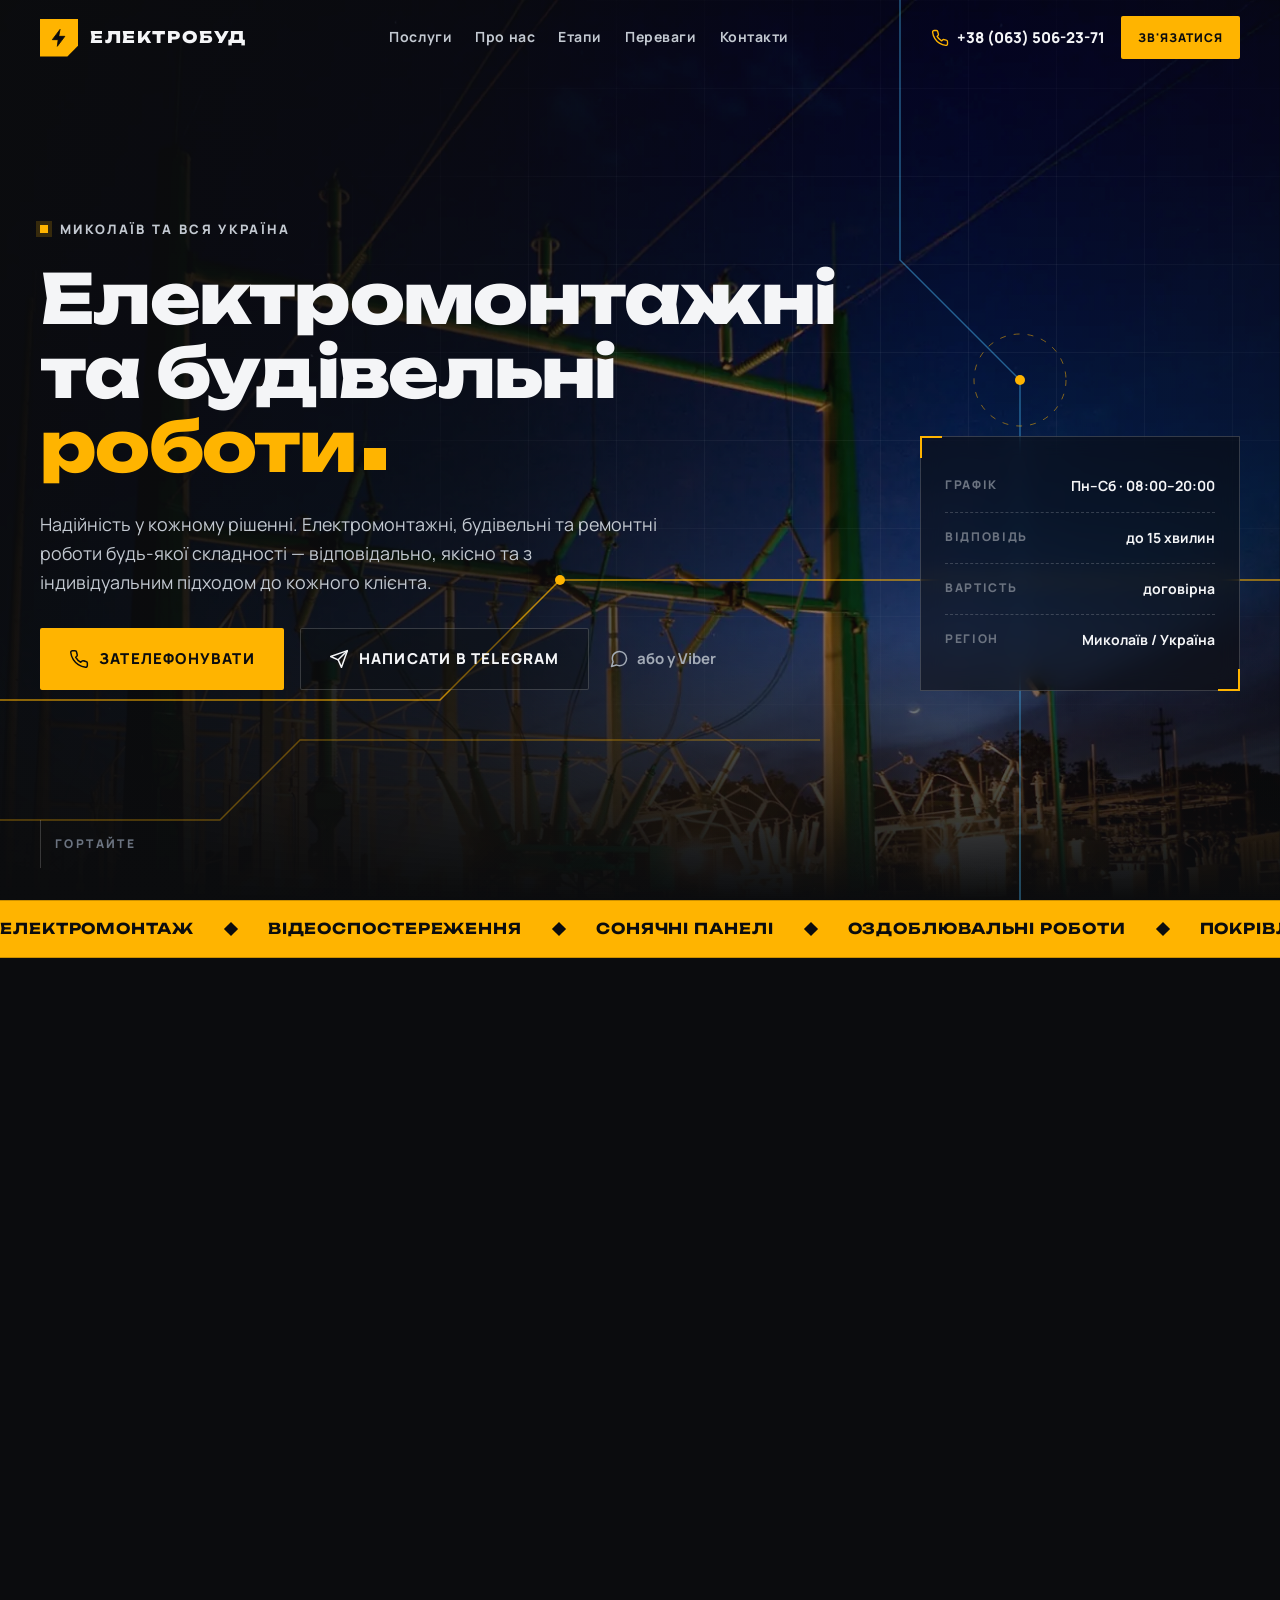
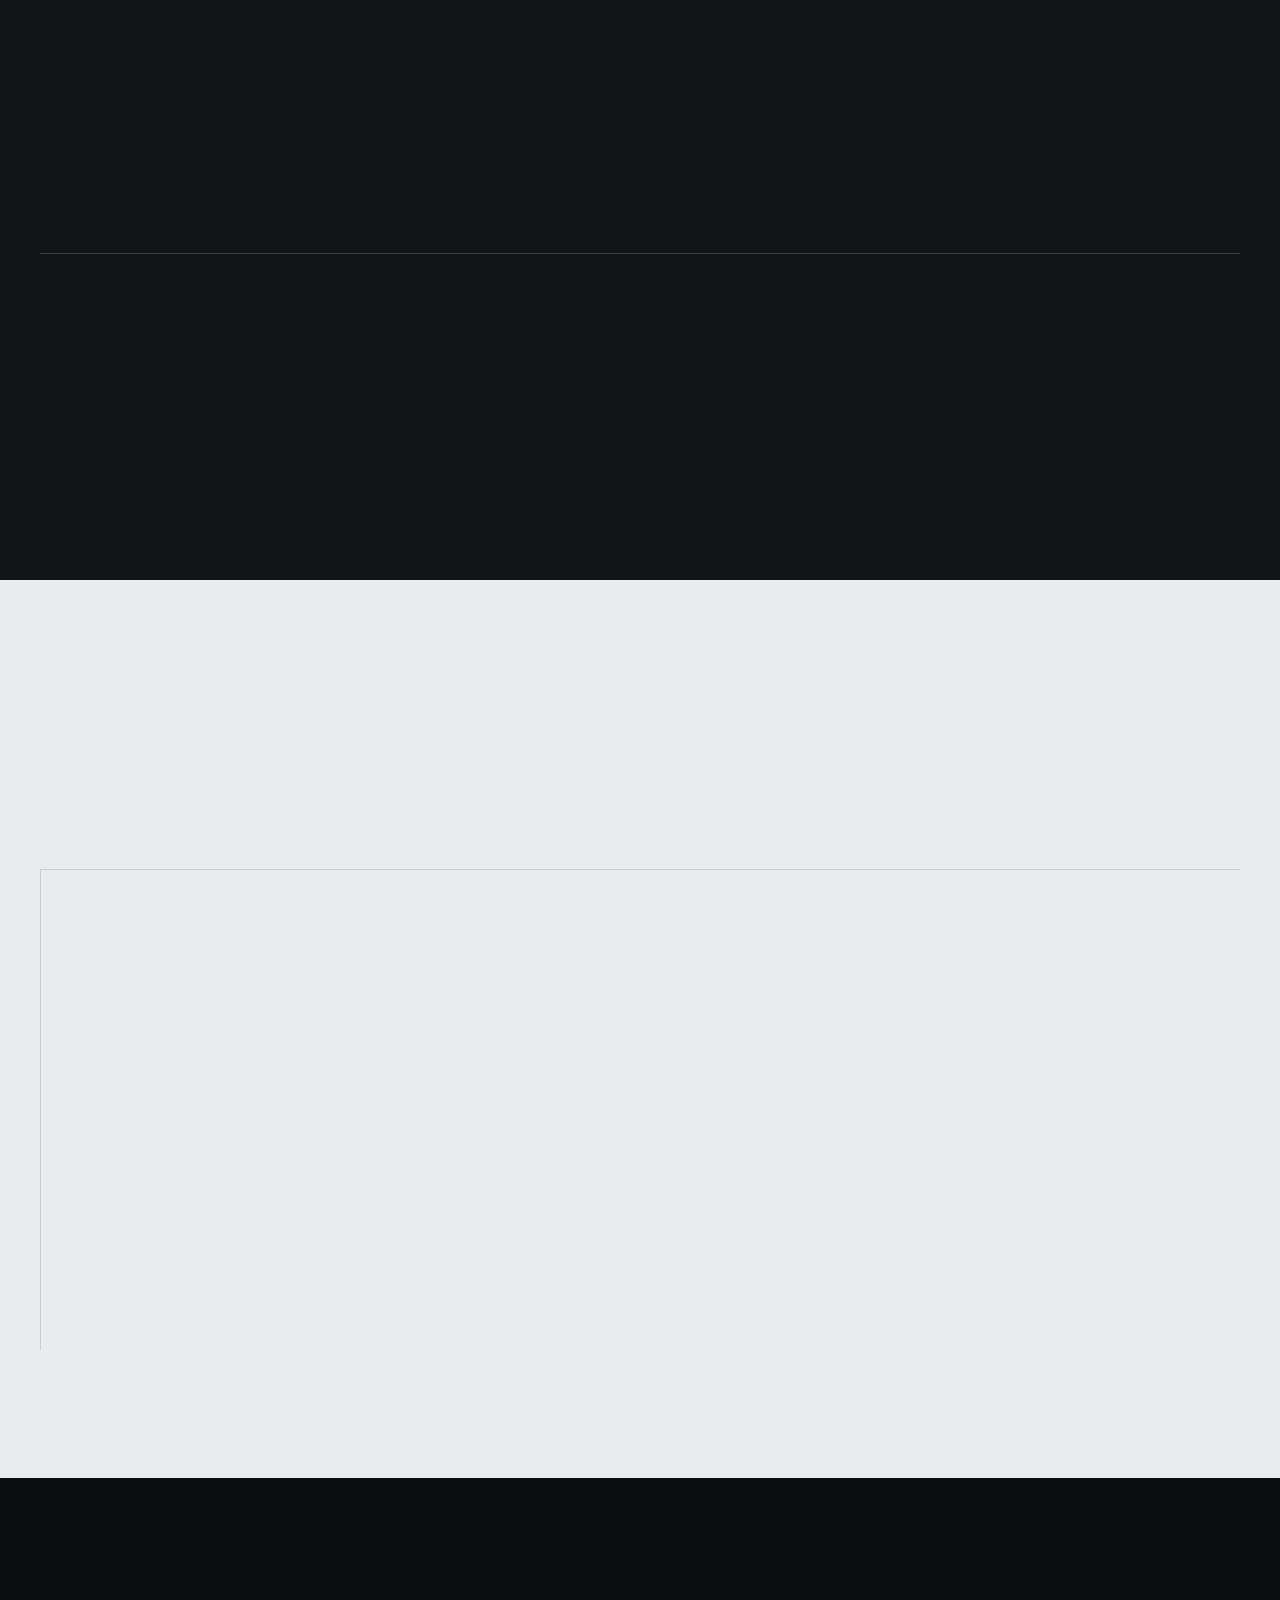
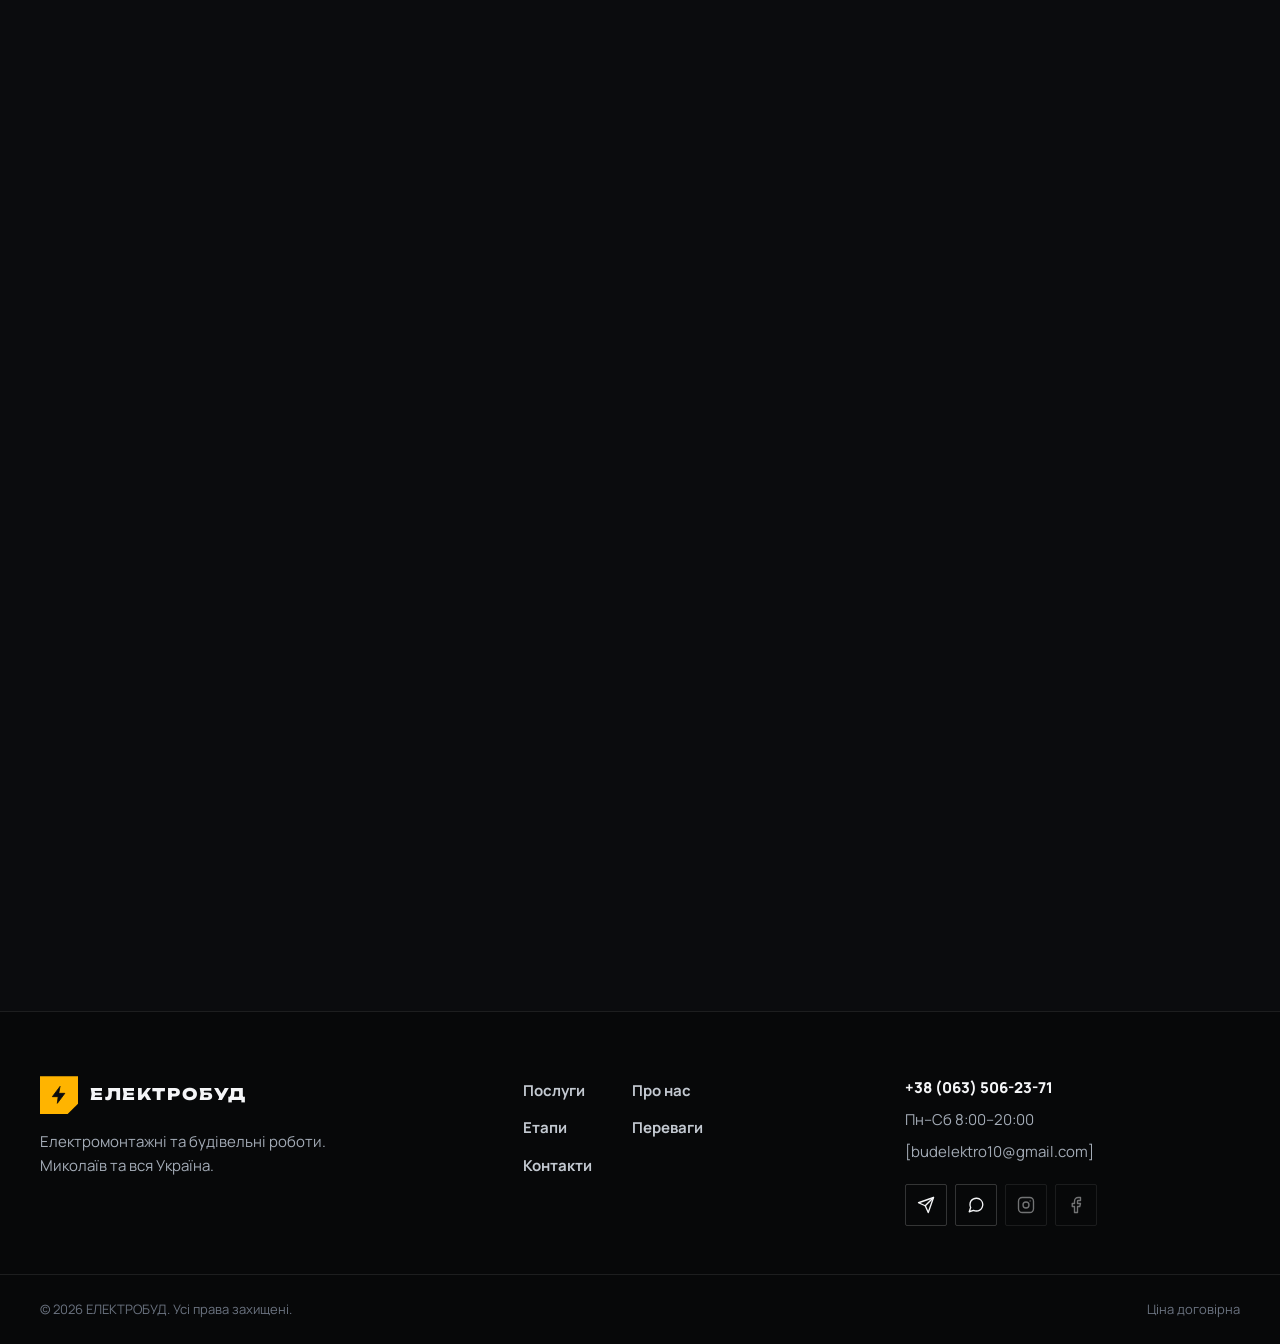
==== commit 7511e518: "Add files via upload" ====
--- a/index.html
+++ b/index.html
@@ -1,345 +1,677 @@
-<!DOCTYPE html>
-<html lang="uk">
-
-<head>
-    <meta charset="UTF-8">
-    <meta name="viewport" content="width=device-width, initial-scale=1.0">
-
-    <!--
-        Безпека. GitHub Pages не дозволяє задавати HTTP-заголовки,
-        тому правила задано через meta. Скрипти та стилі — лише з цього сайту
-        (style.css, main.js). Якщо додаєте аналітику чи інший сторонній скрипт —
-        додайте його домен у script-src (і connect-src), інакше браузер його заблокує.
-    -->
-    <meta http-equiv="Content-Security-Policy"
-          content="default-src 'self'; img-src 'self'; style-src 'self'; script-src 'self'; connect-src 'none'; font-src 'none'; object-src 'none'; base-uri 'self'; form-action 'none'; upgrade-insecure-requests">
-    <meta name="referrer" content="strict-origin-when-cross-origin">
-
-    <title>Електрик Миколаїв — ЕЛЕКТРОБУД | Електромонтажні та будівельні роботи</title>
-
-    <meta name="description" content="ЕЛЕКТРОБУД — електрик у Миколаєві: електромонтажні, будівельні, ремонтні роботи, відеоспостереження та монтаж сонячних панелей. Пн–Сб 8:00–20:00, відповідаємо до 15 хвилин. Миколаїв та вся Україна.">
-    <meta name="robots" content="index, follow">
-    <meta name="theme-color" content="#101827">
-
-    <!--
-        Адреса сайту (GitHub Pages). Якщо з'явиться власний домен —
-        замініть її тут, в og:url, og:image та в JSON-LD нижче.
-    -->
-    <link rel="canonical" href="https://energobud.github.io/elektrobud-site/">
-
-    <!-- Favicon -->
-    <link rel="icon" href="favicon.svg" type="image/svg+xml">
-    <link rel="apple-touch-icon" href="apple-touch-icon.png">
-
-    <!-- Open Graph (прев'ю посилання в Telegram, Viber, Facebook) -->
-    <meta property="og:type" content="website">
-    <meta property="og:locale" content="uk_UA">
-    <meta property="og:site_name" content="ЕЛЕКТРОБУД">
-    <meta property="og:title" content="ЕЛЕКТРОБУД — електрик та будівельні роботи в Миколаєві">
-    <meta property="og:description" content="Електромонтаж, відеоспостереження, сонячні панелі, ремонт. Пн–Сб 8:00–20:00. Відповідаємо до 15 хвилин. Ціна договірна.">
-    <meta property="og:url" content="https://energobud.github.io/elektrobud-site/">
-    <meta property="og:image" content="https://energobud.github.io/elektrobud-site/og-image.png">
-    <meta property="og:image:width" content="1200">
-    <meta property="og:image:height" content="630">
-    <meta property="og:image:alt" content="ЕЛЕКТРОБУД — електромонтажні та будівельні роботи">
-    <meta name="twitter:card" content="summary_large_image">
-
-    <!-- Структуровані дані для Google (локальний бізнес) -->
-    <script type="application/ld+json">
-    {
-        "@context": "https://schema.org",
-        "@type": "Electrician",
-        "name": "ЕЛЕКТРОБУД",
-        "description": "Електромонтажні, будівельні та ремонтні роботи, відеоспостереження, монтаж сонячних панелей.",
-        "url": "https://energobud.github.io/elektrobud-site/",
-        "image": "https://energobud.github.io/elektrobud-site/og-image.png",
-        "telephone": "+380635062371",
-        "priceRange": "Договірна",
-        "address": {
-            "@type": "PostalAddress",
-            "addressLocality": "Миколаїв",
-            "addressCountry": "UA"
-        },
-        "areaServed": [
-            { "@type": "City", "name": "Миколаїв" },
-            { "@type": "Country", "name": "Україна" }
-        ],
-        "openingHoursSpecification": [{
-            "@type": "OpeningHoursSpecification",
-            "dayOfWeek": ["Monday", "Tuesday", "Wednesday", "Thursday", "Friday", "Saturday"],
-            "opens": "08:00",
-            "closes": "20:00"
-        }],
-        "sameAs": ["https://t.me/nikoelectro"],
-        "hasOfferCatalog": {
-            "@type": "OfferCatalog",
-            "name": "Послуги",
-            "itemListElement": [
-                { "@type": "Offer", "itemOffered": { "@type": "Service", "name": "Електромонтажні роботи" } },
-                { "@type": "Offer", "itemOffered": { "@type": "Service", "name": "Встановлення відеоспостереження" } },
-                { "@type": "Offer", "itemOffered": { "@type": "Service", "name": "Монтаж сонячних панелей" } },
-                { "@type": "Offer", "itemOffered": { "@type": "Service", "name": "Внутрішні та оздоблювальні роботи" } },
-                { "@type": "Offer", "itemOffered": { "@type": "Service", "name": "Покрівельні та земляні роботи" } }
-            ]
-        }
-    }
-    </script>
-
-    <link rel="stylesheet" href="style.css">
-
-</head>
-
-<body>
-
-    <a class="skip-link" href="#contact">Перейти до контактів</a>
-
-    <header>
-        <h1><span aria-hidden="true">⚡</span> ЕЛЕКТРОБУД</h1>
-        <p>Електрик та будівельні роботи в Миколаєві</p>
-        <a class="header-phone js-phone" data-track="call-header" data-label="{pretty}"><span aria-hidden="true">📞</span> <span class="js-phone-text">Показати номер</span></a>
-    </header>
-
-
-    <main>
-
-        <section class="hero">
-
-            <h2>Надійність у кожному рішенні!</h2>
-
-            <p>
-                Пропонуємо широкий спектр електромонтажних,
-                будівельних та ремонтних робіт будь-якої складності.
-                Працюємо відповідально, якісно та з індивідуальним
-                підходом до кожного клієнта.
-            </p>
-
-            <div class="buttons" data-hide-mobile-bar>
-
-                <a class="btn call js-phone" data-track="call-hero">
-                    <span aria-hidden="true">📞</span> Зателефонувати
-                </a>
-
-                <a class="btn telegram"
-                href="https://t.me/nikoelectro"
-                target="_blank"
-                rel="noopener noreferrer"
-                data-track="telegram-hero">
-                    Написати в Telegram
-                </a>
-
-                <a class="btn viber js-viber"
-                data-track="viber-hero">
-                    Написати у Viber
-                </a>
-
-            </div>
-
-            <noscript>
-                <p class="noscript-note">
-                    Щоб побачити номер телефону, увімкніть JavaScript —
-                    або напишіть нам у Telegram: <a href="https://t.me/nikoelectro" rel="noopener noreferrer">@nikoelectro</a>
-                </p>
-            </noscript>
-
-            <ul class="info">
-                <li><span aria-hidden="true">🕗</span> <strong>Пн–Сб 8:00–20:00</strong></li>
-                <li><span aria-hidden="true">⚡</span> Відповідаємо <strong>до 15 хвилин</strong></li>
-                <li><span aria-hidden="true">📍</span> Миколаїв та вся Україна</li>
-            </ul>
-
-        </section>
-
-
-        <section class="section" aria-labelledby="services-title">
-
-            <h2 id="services-title">Наші послуги</h2>
-
-            <div class="services">
-
-                <div class="service">
-
-                    <h3><span aria-hidden="true">🔌</span> Електромонтажні роботи</h3>
-
-                    <ul>
-                        <li>Монтаж, заміна та ремонт електропроводки</li>
-                        <li>Встановлення розеток і вимикачів</li>
-                        <li>Монтаж освітлення та електрощитів</li>
-                        <li>Електромонтаж у будинках, квартирах та офісах</li>
-                    </ul>
-
-                </div>
-
-
-                <div class="service">
-
-                    <h3><span aria-hidden="true">📹</span> Відеоспостереження</h3>
-
-                    <ul>
-                        <li>Встановлення систем відеоспостереження</li>
-                        <li>Налаштування камер</li>
-                        <li>Віддалений перегляд зі смартфона</li>
-                    </ul>
-
-                </div>
-
-
-                <div class="service">
-
-                    <h3><span aria-hidden="true">☀️</span> Сонячні панелі</h3>
-
-                    <ul>
-                        <li>Монтаж сонячних панелей</li>
-                        <li>Встановлення супутнього обладнання</li>
-                    </ul>
-
-                </div>
-
-
-                <div class="service">
-
-                    <h3><span aria-hidden="true">🏠</span> Внутрішні та оздоблювальні роботи</h3>
-
-                    <ul>
-                        <li>Шпаклювання стін і стель</li>
-                        <li>Малярні роботи</li>
-                        <li>Підготовка поверхонь</li>
-                        <li>Плиточні роботи</li>
-                    </ul>
-
-                </div>
-
-
-                <div class="service">
-
-                    <h3><span aria-hidden="true">🏗️</span> Покрівельні та земляні роботи</h3>
-
-                    <ul>
-                        <li>Усі види покрівельних робіт</li>
-                        <li>Демонтажні роботи</li>
-                        <li>Риття котлованів</li>
-                        <li>Земляні роботи різної складності</li>
-                    </ul>
-
-                </div>
-
-
-                <div class="service">
-
-                    <h3><span aria-hidden="true">🔧</span> Додаткові послуги</h3>
-
-                    <ul>
-                        <li>Діагностика несправностей</li>
-                        <li>Модернізація електричних систем</li>
-                        <li>Технічне обслуговування</li>
-                    </ul>
-
-                </div>
-
-            </div>
-
-        </section>
-
-
-        <section class="advantages" aria-labelledby="advantages-title">
-
-            <h2 id="advantages-title">Наші переваги</h2>
-
-            <ul>
-                <li>Роботи будь-якої складності</li>
-                <li>Індивідуальний підхід до клієнта</li>
-                <li>Відповідальне ставлення до роботи</li>
-                <li>Підбір оптимальних рішень</li>
-                <li>Попереднє узгодження вартості</li>
-            </ul>
-
-        </section>
-
-
-        <section class="price" aria-labelledby="price-title">
-
-            <h2 id="price-title"><span aria-hidden="true">💰</span> ЦІНА ДОГОВІРНА!</h2>
-
-            <p>
-                Вартість залежить від обсягу та складності робіт.
-                Усі деталі обговорюємо заздалегідь.
-            </p>
-
-        </section>
-
-
-        <section class="contact" id="contact" aria-labelledby="contact-title">
-
-            <h2 id="contact-title">Зв'яжіться з нами!</h2>
-
-            <p>
-                <span aria-hidden="true">📍</span> Працюємо в Миколаєві та по всій Україні!
-            </p>
-
-            <p>
-                Потрібно провести електрику, зробити ремонт,
-                встановити відеоспостереження або сонячні панелі?
-                Звертайтеся — підберемо оптимальне рішення!
-            </p>
-
-            <p>
-                <a class="phone-big js-phone" data-track="call-contact" data-label="{pretty}">Показати номер</a><br>
-                <span aria-hidden="true">🕗</span> Пн–Сб 8:00–20:00 · Відповідаємо до 15 хвилин
-            </p>
-
-            <div class="buttons" data-hide-mobile-bar>
-
-                <a class="btn call js-phone" data-track="call-contact-btn">
-                    <span aria-hidden="true">📞</span> Зателефонувати
-                </a>
-
-                <a class="btn telegram"
-                href="https://t.me/nikoelectro"
-                target="_blank"
-                rel="noopener noreferrer"
-                data-track="telegram-contact">
-                    Написати в Telegram
-                </a>
-
-                <a class="btn viber js-viber"
-                data-track="viber-contact">
-                    Написати у Viber
-                </a>
-
-            </div>
-
-        </section>
-
-    </main>
-
-
-    <!-- Підказка, якщо Viber не відкрився (показується скриптом) -->
-    <div class="viber-fallback" id="viber-fallback" role="status" hidden>
-        <strong>Не вдалося відкрити Viber?</strong><br>
-        Якщо браузер запитує дозвіл — підтвердьте його. Якщо Viber
-        не встановлений на цьому пристрої, зателефонуйте: <a class="js-phone" data-track="call-viber-fallback" data-label="{pretty}">номер</a>,
-        напишіть у <a href="https://t.me/nikoelectro" target="_blank" rel="noopener noreferrer" data-track="telegram-viber-fallback">Telegram</a>
-        або знайдіть нас у Viber за номером.<br>
-        <button type="button" id="copy-phone">Скопіювати номер</button>
-    </div>
-
-
-    <!-- Нижня панель швидкого зв'язку (лише на телефоні) -->
-    <nav class="mobile-bar" id="mobile-bar" aria-label="Швидкий зв'язок">
-        <a class="call js-phone" data-track="call-sticky"><span aria-hidden="true">📞</span> Подзвонити</a>
-        <a class="telegram" href="https://t.me/nikoelectro" target="_blank" rel="noopener noreferrer" data-track="telegram-sticky"><span aria-hidden="true">✈️</span> Telegram</a>
-    </nav>
-
-
-    <footer>
-
-        © 2026 ЕЛЕКТРОБУД. Усі права захищені.
-        · <a class="js-phone" data-label="{pretty}">телефон</a>
-
-    </footer>
-
-
-    <script src="main.js" defer></script>
-
-</body>
-
-</html>
+<!DOCTYPE html>
+<html lang="uk" class="no-js">
+
+<head>
+    <meta charset="UTF-8">
+    <meta name="viewport" content="width=device-width, initial-scale=1.0">
+
+    <!--
+        Безпека. GitHub Pages не дозволяє задавати HTTP-заголовки,
+        тому правила задано через meta. Скрипти, стилі, шрифти та фото —
+        лише з цього сайту. Якщо додаєте сторонній скрипт чи сервіс —
+        додайте його домен у відповідну директиву, інакше браузер його заблокує.
+    -->
+    <meta http-equiv="Content-Security-Policy"
+          content="default-src 'self'; img-src 'self'; style-src 'self'; script-src 'self'; font-src 'self'; connect-src 'none'; frame-src https://script.google.com https://*.googleusercontent.com; object-src 'none'; base-uri 'self'; form-action https://script.google.com https://*.googleusercontent.com; upgrade-insecure-requests">
+    <meta name="referrer" content="strict-origin-when-cross-origin">
+
+    <title>Електрик Миколаїв — ЕЛЕКТРОБУД | Електромонтажні та будівельні роботи</title>
+
+    <meta name="description" content="ЕЛЕКТРОБУД — електрик у Миколаєві: електромонтажні, будівельні, ремонтні роботи, відеоспостереження та монтаж сонячних панелей. Пн–Сб 8:00–20:00, відповідаємо до 15 хвилин. Миколаїв та вся Україна.">
+    <meta name="robots" content="index, follow">
+    <meta name="theme-color" content="#0b0c0e">
+
+    <!--
+        Адреса сайту (GitHub Pages). Якщо з'явиться власний домен —
+        замініть її тут, в og:url, og:image та в JSON-LD нижче.
+    -->
+    <link rel="canonical" href="https://energobud.github.io/elektrobud-site/">
+
+    <link rel="icon" href="favicon.svg" type="image/svg+xml">
+    <link rel="apple-touch-icon" href="apple-touch-icon.png">
+
+    <meta property="og:type" content="website">
+    <meta property="og:locale" content="uk_UA">
+    <meta property="og:site_name" content="ЕЛЕКТРОБУД">
+    <meta property="og:title" content="ЕЛЕКТРОБУД — електрик та будівельні роботи в Миколаєві">
+    <meta property="og:description" content="Електромонтаж, відеоспостереження, сонячні панелі, ремонт. Пн–Сб 8:00–20:00. Відповідаємо до 15 хвилин. Ціна договірна.">
+    <meta property="og:url" content="https://energobud.github.io/elektrobud-site/">
+    <meta property="og:image" content="https://energobud.github.io/elektrobud-site/og-image.jpg">
+    <meta property="og:image:width" content="1200">
+    <meta property="og:image:height" content="630">
+    <meta property="og:image:alt" content="ЕЛЕКТРОБУД — електромонтажні та будівельні роботи">
+    <meta name="twitter:card" content="summary_large_image">
+
+    <script type="application/ld+json">
+    {
+        "@context": "https://schema.org",
+        "@type": "Electrician",
+        "name": "ЕЛЕКТРОБУД",
+        "description": "Електромонтажні, будівельні та ремонтні роботи, відеоспостереження, монтаж сонячних панелей.",
+        "url": "https://energobud.github.io/elektrobud-site/",
+        "image": "https://energobud.github.io/elektrobud-site/og-image.jpg",
+        "telephone": "+380635062371",
+        "priceRange": "Договірна",
+        "address": {
+            "@type": "PostalAddress",
+            "addressLocality": "Миколаїв",
+            "addressCountry": "UA"
+        },
+        "areaServed": [
+            { "@type": "City", "name": "Миколаїв" },
+            { "@type": "Country", "name": "Україна" }
+        ],
+        "openingHoursSpecification": [{
+            "@type": "OpeningHoursSpecification",
+            "dayOfWeek": ["Monday", "Tuesday", "Wednesday", "Thursday", "Friday", "Saturday"],
+            "opens": "08:00",
+            "closes": "20:00"
+        }],
+        "sameAs": ["https://t.me/nikoelectro"],
+        "hasOfferCatalog": {
+            "@type": "OfferCatalog",
+            "name": "Послуги",
+            "itemListElement": [
+                { "@type": "Offer", "itemOffered": { "@type": "Service", "name": "Електромонтажні роботи" } },
+                { "@type": "Offer", "itemOffered": { "@type": "Service", "name": "Встановлення відеоспостереження" } },
+                { "@type": "Offer", "itemOffered": { "@type": "Service", "name": "Монтаж сонячних панелей" } },
+                { "@type": "Offer", "itemOffered": { "@type": "Service", "name": "Внутрішні та оздоблювальні роботи" } },
+                { "@type": "Offer", "itemOffered": { "@type": "Service", "name": "Покрівельні та земляні роботи" } }
+            ]
+        }
+    }
+    </script>
+
+    <link rel="preload" href="fonts/unbounded-cyrillic.woff2" as="font" type="font/woff2" crossorigin>
+    <link rel="preload" href="fonts/manrope-cyrillic.woff2" as="font" type="font/woff2" crossorigin>
+    <link rel="stylesheet" href="style.css">
+    <script src="boot.js"></script>
+    <script src="main.js" defer></script>
+</head>
+
+<body>
+
+    <!-- ============ Іконки (SVG-спрайт) ============ -->
+    <svg class="sprite" aria-hidden="true" focusable="false" xmlns="http://www.w3.org/2000/svg">
+        <symbol id="i-bolt" viewBox="0 0 24 24"><path d="M13 2 4 14h7l-1 8 9-12h-7z"/></symbol>
+        <symbol id="i-cctv" viewBox="0 0 24 24"><path d="m2 8 14-4 2 7-14 4z"/><path d="m18 9 4-1v5l-4 1"/><path d="M7 14v6H4"/></symbol>
+        <symbol id="i-sun" viewBox="0 0 24 24"><circle cx="12" cy="12" r="4"/><path d="M12 2v2M12 20v2M4.9 4.9l1.4 1.4M17.7 17.7l1.4 1.4M2 12h2M20 12h2M4.9 19.1l1.4-1.4M17.7 6.3l1.4-1.4"/></symbol>
+        <symbol id="i-roller" viewBox="0 0 24 24"><rect x="3" y="3" width="15" height="6" rx="1"/><path d="M18 6h3v6h-9v3"/><rect x="10" y="15" width="4" height="7" rx="1"/></symbol>
+        <symbol id="i-roof" viewBox="0 0 24 24"><path d="M2 12 12 4l10 8"/><path d="M5 10v10h14V10"/><path d="M9 20v-6h6v6"/></symbol>
+        <symbol id="i-wrench" viewBox="0 0 24 24"><path d="M14.7 6.3a1 1 0 0 0 0 1.4l1.6 1.6a1 1 0 0 0 1.4 0l3.77-3.77a6 6 0 0 1-7.94 7.94l-6.91 6.91a2.12 2.12 0 0 1-3-3l6.91-6.91a6 6 0 0 1 7.94-7.94z"/></symbol>
+        <symbol id="i-layers" viewBox="0 0 24 24"><path d="M12 2 2 7l10 5 10-5z"/><path d="m2 17 10 5 10-5"/><path d="m2 12 10 5 10-5"/></symbol>
+        <symbol id="i-sliders" viewBox="0 0 24 24"><path d="M4 21v-7M4 10V3M12 21v-9M12 8V3M20 21v-5M20 12V3M1 14h6M9 8h6M17 16h6"/></symbol>
+        <symbol id="i-shield" viewBox="0 0 24 24"><path d="M12 22s8-4 8-10V5l-8-3-8 3v7c0 6 8 10 8 10z"/><path d="m9 12 2 2 4-4"/></symbol>
+        <symbol id="i-target" viewBox="0 0 24 24"><circle cx="12" cy="12" r="10"/><circle cx="12" cy="12" r="6"/><circle cx="12" cy="12" r="2"/></symbol>
+        <symbol id="i-calc" viewBox="0 0 24 24"><rect x="4" y="2" width="16" height="20" rx="1"/><path d="M8 6h8M8 11h2M14 11h2M8 15h2M14 15h2M8 19h2M14 19h2"/></symbol>
+        <symbol id="i-clock" viewBox="0 0 24 24"><circle cx="12" cy="12" r="10"/><path d="M12 6v6l4 2"/></symbol>
+        <symbol id="i-phone" viewBox="0 0 24 24"><path d="M22 16.92v3a2 2 0 0 1-2.18 2 19.79 19.79 0 0 1-8.63-3.07 19.5 19.5 0 0 1-6-6 19.79 19.79 0 0 1-3.07-8.67A2 2 0 0 1 4.11 2h3a2 2 0 0 1 2 1.72c.13.96.36 1.9.7 2.81a2 2 0 0 1-.45 2.11L8.09 9.91a16 16 0 0 0 6 6l1.27-1.27a2 2 0 0 1 2.11-.45c.91.34 1.85.57 2.81.7A2 2 0 0 1 22 16.92z"/></symbol>
+        <symbol id="i-send" viewBox="0 0 24 24"><path d="M22 2 11 13"/><path d="M22 2 15 22l-4-9-9-4z"/></symbol>
+        <symbol id="i-chat" viewBox="0 0 24 24"><path d="M21 11.5a8.38 8.38 0 0 1-.9 3.8 8.5 8.5 0 0 1-7.6 4.7 8.38 8.38 0 0 1-3.8-.9L3 21l1.9-5.7a8.38 8.38 0 0 1-.9-3.8 8.5 8.5 0 0 1 4.7-7.6 8.38 8.38 0 0 1 3.8-.9h.5a8.48 8.48 0 0 1 8 8z"/></symbol>
+        <symbol id="i-arrow-right" viewBox="0 0 24 24"><path d="M4 12h16M14 6l6 6-6 6"/></symbol>
+        <symbol id="i-arrow-up" viewBox="0 0 24 24"><path d="M12 20V4M6 10l6-6 6 6"/></symbol>
+        <symbol id="i-pin" viewBox="0 0 24 24"><path d="M21 10c0 7-9 13-9 13s-9-6-9-13a9 9 0 0 1 18 0z"/><circle cx="12" cy="10" r="3"/></symbol>
+        <symbol id="i-mail" viewBox="0 0 24 24"><rect x="2" y="4" width="20" height="16" rx="1"/><path d="m22 6-10 7L2 6"/></symbol>
+        <symbol id="i-instagram" viewBox="0 0 24 24"><rect x="2" y="2" width="20" height="20" rx="5"/><circle cx="12" cy="12" r="4"/><path d="M17.5 6.5h.01"/></symbol>
+        <symbol id="i-facebook" viewBox="0 0 24 24"><path d="M18 2h-3a5 5 0 0 0-5 5v3H7v4h3v8h4v-8h3l1-4h-4V7a1 1 0 0 1 1-1h3z"/></symbol>
+    </svg>
+
+    <a class="skip-link" href="#contact">Перейти до контактів</a>
+
+    <!-- ============ HEADER ============ -->
+    <header class="site-header" id="site-header">
+        <div class="container site-header__inner">
+
+            <a class="logo" href="#top" data-scroll aria-label="ЕЛЕКТРОБУД — на початок сторінки">
+                <span class="logo__mark" aria-hidden="true"><svg><use href="#i-bolt"/></svg></span>
+                <span class="logo__text">ЕЛЕКТРОБУД</span>
+            </a>
+
+            <nav class="nav" id="nav" aria-label="Розділи сторінки">
+                <ul class="nav__list">
+                    <li><a class="nav__link" href="#services" data-scroll>Послуги</a></li>
+                    <li><a class="nav__link" href="#about" data-scroll>Про нас</a></li>
+                    <li><a class="nav__link" href="#process" data-scroll>Етапи</a></li>
+                    <li><a class="nav__link" href="#advantages" data-scroll>Переваги</a></li>
+                    <li><a class="nav__link" href="#contact" data-scroll>Контакти</a></li>
+                </ul>
+
+                <div class="nav__mobile-extra">
+                    <a class="btn btn--primary js-phone" data-track="call-menu">
+                        <svg aria-hidden="true"><use href="#i-phone"/></svg> Зателефонувати
+                    </a>
+                    <p class="nav__meta">Пн–Сб 8:00–20:00 · Відповідаємо до 15 хвилин</p>
+                </div>
+            </nav>
+
+            <div class="site-header__actions">
+                <a class="header-phone js-phone" data-track="call-header" data-label="{pretty}">
+                    <svg aria-hidden="true"><use href="#i-phone"/></svg>
+                    <span class="js-phone-text">Показати номер</span>
+                </a>
+                <a class="btn btn--primary btn--sm" href="#contact" data-scroll data-track="cta-header">Зв'язатися</a>
+                <button class="burger" id="burger" type="button" aria-expanded="false" aria-controls="nav" aria-label="Відкрити меню">
+                    <span></span><span></span><span></span>
+                </button>
+            </div>
+
+        </div>
+    </header>
+
+
+    <main id="top">
+
+        <!-- ============ HERO ============ -->
+        <section class="hero" aria-labelledby="hero-title">
+
+            <div class="hero__media" aria-hidden="true">
+                <img class="hero__img" data-parallax="0.25"
+                     src="images/hero-tower-night-1600.webp"
+                     srcset="images/hero-tower-night-800.webp 800w, images/hero-tower-night-1600.webp 1600w, images/hero-tower-night-1920.webp 1920w"
+                     sizes="100vw" width="1920" height="1280" alt="" fetchpriority="high">
+            </div>
+
+            <!-- Анімовані технічні лінії -->
+            <svg class="hero__lines" viewBox="0 0 1440 900" preserveAspectRatio="xMidYMid slice" aria-hidden="true">
+                <path class="hero__line hero__line--1" d="M-20 700 H520 L640 580 H1460"/>
+                <path class="hero__line hero__line--2" d="M980 -20 V260 L1100 380 V920"/>
+                <path class="hero__line hero__line--3" d="M-20 820 H300 L380 740 H900"/>
+                <circle class="hero__node" cx="640" cy="580" r="5"/>
+                <circle class="hero__node" cx="1100" cy="380" r="5"/>
+                <circle class="hero__ring" cx="1100" cy="380" r="46"/>
+            </svg>
+
+            <div class="hero__grid" aria-hidden="true"></div>
+
+            <div class="container hero__inner">
+
+                <div class="hero__content">
+                    <p class="eyebrow hero__anim">
+                        <span class="eyebrow__dot" aria-hidden="true"></span>
+                        Миколаїв та вся Україна
+                    </p>
+
+                    <h1 class="hero__title" id="hero-title">
+                        <span class="hero__line-wrap"><span class="hero__anim">Електромонтажні</span></span>
+                        <span class="hero__line-wrap"><span class="hero__anim">та будівельні</span></span>
+                        <span class="hero__line-wrap"><span class="hero__anim hero__accent">роботи</span></span>
+                    </h1>
+
+                    <p class="hero__lead hero__anim">
+                        Надійність у кожному рішенні. Електромонтажні, будівельні та ремонтні
+                        роботи будь-якої складності — відповідально, якісно та з індивідуальним
+                        підходом до кожного клієнта.
+                    </p>
+
+                    <div class="hero__cta hero__anim" data-hide-mobile-bar>
+                        <a class="btn btn--primary btn--lg js-phone" data-track="call-hero">
+                            <svg aria-hidden="true"><use href="#i-phone"/></svg> Зателефонувати
+                        </a>
+                        <a class="btn btn--ghost btn--lg" href="https://t.me/nikoelectro" target="_blank" rel="noopener noreferrer" data-track="telegram-hero">
+                            <svg aria-hidden="true"><use href="#i-send"/></svg> Написати в Telegram
+                        </a>
+                        <a class="btn-link js-viber" data-track="viber-hero">
+                            <svg aria-hidden="true"><use href="#i-chat"/></svg> або у Viber
+                        </a>
+                    </div>
+
+                    <noscript>
+                        <p class="noscript-note">
+                            Щоб побачити номер телефону, увімкніть JavaScript —
+                            або напишіть нам у Telegram: <a href="https://t.me/nikoelectro" rel="noopener noreferrer">@nikoelectro</a>
+                        </p>
+                    </noscript>
+                </div>
+
+                <!-- Технічна панель з фактами -->
+                <aside class="hero__panel hero__anim" aria-label="Коротко про умови">
+                    <span class="corner corner--tl" aria-hidden="true"></span>
+                    <span class="corner corner--br" aria-hidden="true"></span>
+                    <dl class="spec">
+                        <div class="spec__row"><dt>Графік</dt><dd>Пн–Сб · 08:00–20:00</dd></div>
+                        <div class="spec__row"><dt>Відповідь</dt><dd>до 15 хвилин</dd></div>
+                        <div class="spec__row"><dt>Вартість</dt><dd>договірна</dd></div>
+                        <div class="spec__row"><dt>Регіон</dt><dd>Миколаїв / Україна</dd></div>
+                    </dl>
+                </aside>
+
+            </div>
+
+            <a class="hero__scroll" href="#services" data-scroll aria-label="Прокрутити до послуг">
+                <span class="hero__scroll-line" aria-hidden="true"></span>
+                <span>Гортайте</span>
+            </a>
+
+        </section>
+
+
+        <!-- ============ Біжучий рядок ============ -->
+        <div class="ticker" aria-hidden="true">
+            <div class="ticker__track">
+                <span>Електромонтаж</span><span>Відеоспостереження</span><span>Сонячні панелі</span><span>Оздоблювальні роботи</span><span>Покрівля</span><span>Земляні роботи</span><span>Ціна договірна</span>
+                <span>Електромонтаж</span><span>Відеоспостереження</span><span>Сонячні панелі</span><span>Оздоблювальні роботи</span><span>Покрівля</span><span>Земляні роботи</span><span>Ціна договірна</span>
+            </div>
+        </div>
+
+
+        <!-- ============ ПОСЛУГИ ============ -->
+        <section class="section" id="services" aria-labelledby="services-title">
+            <div class="container">
+
+                <div class="section-head reveal">
+                    <p class="section-head__index">01 / Послуги</p>
+                    <h2 class="section-head__title" id="services-title">Наші послуги</h2>
+                    <p class="section-head__text">
+                        Широкий спектр електромонтажних, будівельних та ремонтних робіт будь-якої складності.
+                    </p>
+                </div>
+
+                <div class="services">
+
+                    <article class="service service--xl reveal">
+                        <img class="service__img" src="images/electrician-meter-800.webp" srcset="images/electrician-meter-800.webp 800w, images/electrician-meter-1600.webp 1600w" sizes="(min-width: 960px) 58vw, 100vw" width="1600" height="1200" alt="Електрик перевіряє електрощит мультиметром" loading="lazy" decoding="async">
+                        <div class="service__body">
+                            <span class="service__num">01</span>
+                            <span class="service__icon" aria-hidden="true"><svg><use href="#i-bolt"/></svg></span>
+                            <h3 class="service__title">Електромонтажні роботи</h3>
+                            <ul class="service__list">
+                                <li>Монтаж, заміна та ремонт електропроводки</li>
+                                <li>Встановлення розеток і вимикачів</li>
+                                <li>Монтаж освітлення та електрощитів</li>
+                                <li>Електромонтаж у будинках, квартирах та офісах</li>
+                            </ul>
+                        </div>
+                    </article>
+
+                    <article class="service service--md reveal">
+                        <img class="service__img" src="images/cctv-grey-800.webp" width="800" height="531" alt="Камери відеоспостереження на фасаді" loading="lazy" decoding="async">
+                        <div class="service__body">
+                            <span class="service__num">02</span>
+                            <span class="service__icon" aria-hidden="true"><svg><use href="#i-cctv"/></svg></span>
+                            <h3 class="service__title">Відеоспостереження</h3>
+                            <ul class="service__list">
+                                <li>Встановлення систем відеоспостереження</li>
+                                <li>Налаштування камер</li>
+                                <li>Віддалений перегляд зі смартфона</li>
+                            </ul>
+                        </div>
+                    </article>
+
+                    <article class="service service--md reveal">
+                        <img class="service__img" src="images/solar-worker-800.webp" width="800" height="534" alt="Монтаж сонячної панелі" loading="lazy" decoding="async">
+                        <div class="service__body">
+                            <span class="service__num">03</span>
+                            <span class="service__icon" aria-hidden="true"><svg><use href="#i-sun"/></svg></span>
+                            <h3 class="service__title">Сонячні панелі</h3>
+                            <ul class="service__list">
+                                <li>Монтаж сонячних панелей</li>
+                                <li>Встановлення супутнього обладнання</li>
+                            </ul>
+                        </div>
+                    </article>
+
+                    <article class="service service--sm reveal">
+                        <img class="service__img" src="images/plaster-hands-800.webp" width="800" height="533" alt="Шпаклювання стіни" loading="lazy" decoding="async">
+                        <div class="service__body">
+                            <span class="service__num">04</span>
+                            <span class="service__icon" aria-hidden="true"><svg><use href="#i-roller"/></svg></span>
+                            <h3 class="service__title">Внутрішні та оздоблювальні роботи</h3>
+                            <ul class="service__list">
+                                <li>Шпаклювання стін і стель</li>
+                                <li>Малярні роботи</li>
+                                <li>Підготовка поверхонь</li>
+                                <li>Плиточні роботи</li>
+                            </ul>
+                        </div>
+                    </article>
+
+                    <article class="service service--sm reveal">
+                        <img class="service__img" src="images/roof-tiles-dark-800.webp" width="800" height="600" alt="Темна металочерепиця покрівлі" loading="lazy" decoding="async">
+                        <div class="service__body">
+                            <span class="service__num">05</span>
+                            <span class="service__icon" aria-hidden="true"><svg><use href="#i-roof"/></svg></span>
+                            <h3 class="service__title">Покрівельні та земляні роботи</h3>
+                            <ul class="service__list">
+                                <li>Усі види покрівельних робіт</li>
+                                <li>Демонтажні роботи</li>
+                                <li>Риття котлованів</li>
+                                <li>Земляні роботи різної складності</li>
+                            </ul>
+                        </div>
+                    </article>
+
+                    <article class="service service--sm reveal">
+                        <img class="service__img" src="images/panel-modules-800.webp" width="800" height="533" alt="Відкрита шафа автоматики з модулями" loading="lazy" decoding="async">
+                        <div class="service__body">
+                            <span class="service__num">06</span>
+                            <span class="service__icon" aria-hidden="true"><svg><use href="#i-wrench"/></svg></span>
+                            <h3 class="service__title">Додаткові послуги</h3>
+                            <ul class="service__list">
+                                <li>Діагностика несправностей</li>
+                                <li>Модернізація електричних систем</li>
+                                <li>Технічне обслуговування</li>
+                            </ul>
+                        </div>
+                    </article>
+
+                </div>
+            </div>
+        </section>
+
+
+        <!-- ============ ПРО НАС ============ -->
+        <section class="section about" id="about" aria-labelledby="about-title">
+            <div class="container about__inner">
+
+                <div class="about__media reveal">
+                    <div class="about__frame" aria-hidden="true"></div>
+                    <div class="about__img-wrap">
+                        <img class="about__img" data-parallax="0.08" src="images/powerlines-night-800.webp" srcset="images/powerlines-night-800.webp 800w, images/powerlines-night-1600.webp 1600w" sizes="(min-width: 960px) 45vw, 100vw" width="1600" height="1067" alt="Лінія електропередач уночі" loading="lazy" decoding="async">
+                    </div>
+                    <span class="about__tag">Миколаїв · Україна</span>
+                </div>
+
+                <div class="about__content">
+                    <div class="section-head reveal">
+                        <p class="section-head__index">02 / Про нас</p>
+                        <h2 class="section-head__title" id="about-title">ЕЛЕКТРОБУД</h2>
+                    </div>
+
+                    <p class="about__lead reveal">
+                        Пропонуємо широкий спектр електромонтажних, будівельних та ремонтних
+                        робіт будь-якої складності. Працюємо відповідально, якісно та з
+                        індивідуальним підходом до кожного клієнта.
+                    </p>
+
+                    <!-- ЗАГЛУШКА: коротка історія компанії -->
+                    <p class="about__text reveal">
+                        [Коротка історія компанії: з якого року працюєте, хто виконує роботи,
+                        які об'єкти обслуговуєте — 2–3 речення.]
+                    </p>
+                </div>
+
+            </div>
+        </section>
+
+
+        <!-- ============ ЕТАПИ РОБОТИ ============ -->
+        <section class="section section--dark process" id="process" aria-labelledby="process-title">
+            <div class="container">
+
+                <div class="section-head reveal">
+                    <p class="section-head__index">03 / Етапи</p>
+                    <h2 class="section-head__title" id="process-title">Як ми працюємо</h2>
+                </div>
+
+                <ol class="timeline" id="timeline">
+                    <li class="timeline__progress" aria-hidden="true"><span id="timeline-bar"></span></li>
+                    <li class="timeline__step reveal">
+                        <span class="timeline__dot" aria-hidden="true"></span>
+                        <span class="timeline__num">01</span>
+                        <h3 class="timeline__title">Заявка</h3>
+                        <p class="timeline__text">Телефонуєте або пишете в Telegram чи Viber. Відповідаємо до 15 хвилин.</p>
+                    </li>
+                    <li class="timeline__step reveal">
+                        <span class="timeline__dot" aria-hidden="true"></span>
+                        <span class="timeline__num">02</span>
+                        <h3 class="timeline__title">Обговорення</h3>
+                        <p class="timeline__text">Уточнюємо задачу, обсяг і складність робіт, підбираємо оптимальне рішення.</p>
+                    </li>
+                    <li class="timeline__step reveal">
+                        <span class="timeline__dot" aria-hidden="true"></span>
+                        <span class="timeline__num">03</span>
+                        <h3 class="timeline__title">Вартість</h3>
+                        <p class="timeline__text">Ціна договірна — усі деталі та вартість узгоджуємо заздалегідь.</p>
+                    </li>
+                    <li class="timeline__step reveal">
+                        <span class="timeline__dot" aria-hidden="true"></span>
+                        <span class="timeline__num">04</span>
+                        <h3 class="timeline__title">Виконання</h3>
+                        <p class="timeline__text">Виконуємо роботи відповідально та якісно.</p>
+                    </li>
+                    <li class="timeline__step reveal">
+                        <span class="timeline__dot" aria-hidden="true"></span>
+                        <span class="timeline__num">05</span>
+                        <h3 class="timeline__title">Результат</h3>
+                        <p class="timeline__text">Здаємо готовий об'єкт і залишаємося на зв'язку для обслуговування.</p>
+                    </li>
+                </ol>
+
+            </div>
+        </section>
+
+
+        <!-- ============ ПЕРЕВАГИ ============ -->
+        <section class="section advantages" id="advantages" aria-labelledby="advantages-title">
+            <div class="container">
+
+                <div class="section-head reveal">
+                    <p class="section-head__index">04 / Переваги</p>
+                    <h2 class="section-head__title" id="advantages-title">Чому обирають нас</h2>
+                </div>
+
+                <ul class="features">
+                    <li class="feature reveal">
+                        <span class="feature__icon" aria-hidden="true"><svg><use href="#i-layers"/></svg></span>
+                        <h3 class="feature__title">Роботи будь-якої складності</h3>
+                    </li>
+                    <li class="feature reveal">
+                        <span class="feature__icon" aria-hidden="true"><svg><use href="#i-sliders"/></svg></span>
+                        <h3 class="feature__title">Індивідуальний підхід до клієнта</h3>
+                    </li>
+                    <li class="feature reveal">
+                        <span class="feature__icon" aria-hidden="true"><svg><use href="#i-shield"/></svg></span>
+                        <h3 class="feature__title">Відповідальне ставлення до роботи</h3>
+                    </li>
+                    <li class="feature reveal">
+                        <span class="feature__icon" aria-hidden="true"><svg><use href="#i-target"/></svg></span>
+                        <h3 class="feature__title">Підбір оптимальних рішень</h3>
+                    </li>
+                    <li class="feature reveal">
+                        <span class="feature__icon" aria-hidden="true"><svg><use href="#i-calc"/></svg></span>
+                        <h3 class="feature__title">Попереднє узгодження вартості</h3>
+                    </li>
+                </ul>
+
+            </div>
+        </section>
+
+
+        <!-- ============ КОНТАКТИ ============ -->
+        <section class="section contact" id="contact" aria-labelledby="contact-title">
+            <div class="contact__bg" aria-hidden="true">
+                <img src="images/cable-dark-800.webp" srcset="images/cable-dark-800.webp 800w, images/cable-dark-1600.webp 1600w" sizes="100vw" width="1600" height="900" alt="" loading="lazy" decoding="async">
+            </div>
+
+            <div class="container contact__inner">
+
+                <div class="contact__info">
+                    <div class="section-head reveal">
+                        <p class="section-head__index">05 / Контакти</p>
+                        <h2 class="section-head__title section-head__title--xl" id="contact-title">Зв'яжіться<br>з нами</h2>
+                    </div>
+
+                    <p class="contact__lead reveal">
+                        Потрібно провести електрику, зробити ремонт, встановити відеоспостереження
+                        або сонячні панелі? Звертайтеся — підберемо оптимальне рішення!
+                    </p>
+
+                    <div class="contact__cta reveal" data-hide-mobile-bar>
+                        <a class="btn btn--primary btn--lg js-phone" data-track="call-contact">
+                            <svg aria-hidden="true"><use href="#i-phone"/></svg> Зателефонувати
+                        </a>
+                        <a class="btn btn--ghost btn--lg" href="https://t.me/nikoelectro" target="_blank" rel="noopener noreferrer" data-track="telegram-contact">
+                            <svg aria-hidden="true"><use href="#i-send"/></svg> Telegram
+                        </a>
+                        <a class="btn btn--ghost btn--lg js-viber" data-track="viber-contact">
+                            <svg aria-hidden="true"><use href="#i-chat"/></svg> Viber
+                        </a>
+                    </div>
+
+                    <ul class="contact__list reveal">
+                        <li>
+                            <svg aria-hidden="true"><use href="#i-phone"/></svg>
+                            <a class="js-phone" data-track="call-contact-list" data-label="{pretty}">Показати номер</a>
+                        </li>
+                        <li>
+                            <svg aria-hidden="true"><use href="#i-clock"/></svg>
+                            <span>Пн–Сб 8:00–20:00 · відповідаємо до 15 хвилин</span>
+                        </li>
+                        <li>
+                            <svg aria-hidden="true"><use href="#i-pin"/></svg>
+                            <span>Миколаїв та вся Україна · []</span>
+                        </li>
+                        <li>
+                            <svg aria-hidden="true"><use href="#i-mail"/></svg>
+                            <span>[budelektro10@gmail.com]</span>
+                        </li>
+                    </ul>
+
+                    <!-- ЗАГЛУШКА КАРТИ. Щоб вставити Google Maps, додайте https://www.google.com у frame-src CSP. -->
+                    <div class="map reveal" role="img" aria-label="Карта: Миколаїв (заглушка)">
+                        <div class="map__grid" aria-hidden="true"></div>
+                        <svg class="map__roads" viewBox="0 0 400 200" preserveAspectRatio="none" aria-hidden="true">
+                            <path d="M0 140 C80 120 120 160 200 120 S320 60 400 80"/>
+                            <path d="M60 0 L140 200"/>
+                            <path d="M260 0 L230 200"/>
+                            <path d="M0 60 H400"/>
+                        </svg>
+                        <span class="map__pin" aria-hidden="true"><svg><use href="#i-pin"/></svg></span>
+                        <span class="map__label">Миколаїв · [Карта]</span>
+                    </div>
+                </div>
+
+                <!-- Форма заявки: після перевірки дані зберігаються в Google Sheets. -->
+                <div class="form-card reveal">
+                    <span class="corner corner--tl" aria-hidden="true"></span>
+                    <span class="corner corner--br" aria-hidden="true"></span>
+
+                    <form class="form" id="contact-form" novalidate>
+                        <h3 class="form__title">Залиште заявку</h3>
+                        <p class="form__hint">Поля з <span aria-hidden="true">*</span><span class="visually-hidden">зірочкою</span> — обов'язкові.</p>
+
+                        <div class="form__error-summary" id="form-errors" role="alert" hidden></div>
+
+                        <div class="field">
+                            <label class="field__label" for="f-name">Ім'я <span aria-hidden="true">*</span></label>
+                            <input class="field__input" id="f-name" name="name" type="text" autocomplete="name" required minlength="2" maxlength="60" aria-describedby="f-name-err">
+                            <p class="field__error" id="f-name-err"></p>
+                        </div>
+
+                        <div class="field">
+                            <label class="field__label" for="f-phone">Телефон <span aria-hidden="true">*</span></label>
+                            <input class="field__input" id="f-phone" name="phone" type="tel" autocomplete="tel" inputmode="tel" placeholder="+380 __ ___ __ __" required maxlength="20" aria-describedby="f-phone-err">
+                            <p class="field__error" id="f-phone-err"></p>
+                        </div>
+
+                        <div class="field">
+                            <label class="field__label" for="f-email">Email</label>
+                            <input class="field__input" id="f-email" name="email" type="email" autocomplete="email" maxlength="80" aria-describedby="f-email-err">
+                            <p class="field__error" id="f-email-err"></p>
+                        </div>
+
+                        <div class="field">
+                            <label class="field__label" for="f-message">Повідомлення <span aria-hidden="true">*</span></label>
+                            <textarea class="field__input field__input--area" id="f-message" name="message" rows="4" required minlength="10" maxlength="1000" aria-describedby="f-message-err"></textarea>
+                            <p class="field__error" id="f-message-err"></p>
+                        </div>
+
+                        <button class="btn btn--primary btn--lg btn--block" type="submit" data-track="form-submit">
+                            Надіслати заявку <svg aria-hidden="true"><use href="#i-arrow-right"/></svg>
+                        </button>
+
+                        <p class="form__note">
+                            Після надсилання заявка автоматично збережеться в таблиці. За бажанням
+                            ви зможете додатково відкрити Telegram і надіслати повідомлення.
+                        </p>
+                    </form>
+
+                    <div class="form-success" id="form-success" role="status" tabindex="-1" hidden>
+                        <span class="form-success__icon" aria-hidden="true"><svg><use href="#i-shield"/></svg></span>
+                        <h3 class="form__title">Заявку збережено</h3>
+                        <p>Дякуємо! Ваші контактні дані та повідомлення успішно збережено. За потреби можете додатково написати нам у Telegram.</p>
+                        <pre class="form-success__text" id="form-success-text"></pre>
+                        <div class="form-success__actions">
+                            <a class="btn btn--primary" id="form-telegram" href="https://t.me/nikoelectro" target="_blank" rel="noopener noreferrer" data-track="form-telegram">
+                                <svg aria-hidden="true"><use href="#i-send"/></svg> Відкрити Telegram
+                            </a>
+                            <button class="btn btn--ghost" type="button" id="form-copy">Скопіювати ще раз</button>
+                            <button class="btn-link" type="button" id="form-reset">Нова заявка</button>
+                        </div>
+                    </div>
+                </div>
+
+            </div>
+        </section>
+
+    </main>
+
+
+    <!-- Підказка, якщо Viber не відкрився (показується скриптом) -->
+    <div class="viber-fallback" id="viber-fallback" role="status" hidden>
+        <strong>Не вдалося відкрити Viber?</strong><br>
+        Якщо браузер запитує дозвіл — підтвердьте його. Якщо Viber
+        не встановлений на цьому пристрої, зателефонуйте:
+        <a class="js-phone" data-track="call-viber-fallback" data-label="{pretty}">номер</a>,
+        напишіть у <a href="https://t.me/nikoelectro" target="_blank" rel="noopener noreferrer" data-track="telegram-viber-fallback">Telegram</a>
+        або знайдіть нас у Viber за номером.<br>
+        <button type="button" id="copy-phone">Скопіювати номер</button>
+    </div>
+
+
+    <!-- Нижня панель швидкого зв'язку (лише на телефоні) -->
+    <nav class="mobile-bar" id="mobile-bar" aria-label="Швидкий зв'язок">
+        <a class="btn btn--primary js-phone" data-track="call-sticky"><svg aria-hidden="true"><use href="#i-phone"/></svg> Подзвонити</a>
+        <a class="btn btn--ghost" href="https://t.me/nikoelectro" target="_blank" rel="noopener noreferrer" data-track="telegram-sticky"><svg aria-hidden="true"><use href="#i-send"/></svg> Telegram</a>
+    </nav>
+
+    <button class="to-top" id="to-top" type="button" aria-label="Нагору"><svg aria-hidden="true"><use href="#i-arrow-up"/></svg></button>
+
+
+    <!-- ============ FOOTER ============ -->
+    <footer class="site-footer">
+        <div class="container site-footer__inner">
+
+            <div class="site-footer__brand">
+                <a class="logo" href="#top" data-scroll aria-label="ЕЛЕКТРОБУД — на початок сторінки">
+                    <span class="logo__mark" aria-hidden="true"><svg><use href="#i-bolt"/></svg></span>
+                    <span class="logo__text">ЕЛЕКТРОБУД</span>
+                </a>
+                <p class="site-footer__tagline">Електромонтажні та будівельні роботи. Миколаїв та вся Україна.</p>
+            </div>
+
+            <nav class="site-footer__nav" aria-label="Розділи сторінки (футер)">
+                <ul>
+                    <li><a href="#services" data-scroll>Послуги</a></li>
+                    <li><a href="#about" data-scroll>Про нас</a></li>
+                    <li><a href="#process" data-scroll>Етапи</a></li>
+                    <li><a href="#advantages" data-scroll>Переваги</a></li>
+                    <li><a href="#contact" data-scroll>Контакти</a></li>
+                </ul>
+            </nav>
+
+            <div class="site-footer__contacts">
+                <a class="js-phone" data-track="call-footer" data-label="{pretty}">телефон</a>
+                <span>Пн–Сб 8:00–20:00</span>
+                <span>[budelektro10@gmail.com]</span>
+
+                <!-- ЗАГЛУШКИ соцмереж: замініть # на посилання або видаліть -->
+                <ul class="socials" aria-label="Соцмережі">
+                    <li><a class="icon-btn" href="https://t.me/nikoelectro" target="_blank" rel="noopener noreferrer" aria-label="Telegram"><svg aria-hidden="true"><use href="#i-send"/></svg></a></li>
+                    <li><a class="icon-btn js-viber" aria-label="Viber"><svg aria-hidden="true"><use href="#i-chat"/></svg></a></li>
+                    <li><a class="icon-btn is-placeholder" href="#top" data-scroll aria-label="Instagram (посилання ще не додано)"><svg aria-hidden="true"><use href="#i-instagram"/></svg></a></li>
+                    <li><a class="icon-btn is-placeholder" href="#top" data-scroll aria-label="Facebook (посилання ще не додано)"><svg aria-hidden="true"><use href="#i-facebook"/></svg></a></li>
+                </ul>
+            </div>
+
+        </div>
+
+        <div class="container site-footer__bottom">
+            <span>© 2026 ЕЛЕКТРОБУД. Усі права захищені.</span>
+            <span>Ціна договірна</span>
+        </div>
+    </footer>
+
+</body>
+
+</html>
--- a/style.css
+++ b/style.css
@@ -0,0 +1,910 @@
+/* =====================================================================
+   ЕЛЕКТРОБУД — Industrial Tech landing
+   1. Шрифти   2. Токени   3. База   4. Компоненти   5. Секції
+   6. Адаптив  7. Зменшений рух
+   ===================================================================== */
+
+/* ---------- 1. Шрифти (локальні, кирилиця + латиниця) ---------- */
+@font-face {
+    font-family: "Unbounded";
+    src: url("fonts/unbounded-cyrillic.woff2") format("woff2");
+    font-weight: 400 900;
+    font-display: swap;
+    unicode-range: U+0301, U+0400-045F, U+0490-0491, U+04B0-04B1, U+2116;
+}
+@font-face {
+    font-family: "Unbounded";
+    src: url("fonts/unbounded-latin.woff2") format("woff2");
+    font-weight: 400 900;
+    font-display: swap;
+    unicode-range: U+0000-00FF, U+0131, U+0152-0153, U+02BB-02BC, U+02C6, U+02DA, U+02DC, U+0304, U+0308, U+0329, U+2000-206F, U+20AC, U+2122, U+2191, U+2193, U+2212, U+2215, U+FEFF, U+FFFD;
+}
+@font-face {
+    font-family: "Manrope";
+    src: url("fonts/manrope-cyrillic.woff2") format("woff2");
+    font-weight: 400 800;
+    font-display: swap;
+    unicode-range: U+0301, U+0400-045F, U+0490-0491, U+04B0-04B1, U+2116;
+}
+@font-face {
+    font-family: "Manrope";
+    src: url("fonts/manrope-latin.woff2") format("woff2");
+    font-weight: 400 800;
+    font-display: swap;
+    unicode-range: U+0000-00FF, U+0131, U+0152-0153, U+02BB-02BC, U+02C6, U+02DA, U+02DC, U+0304, U+0308, U+0329, U+2000-206F, U+20AC, U+2122, U+2191, U+2193, U+2212, U+2215, U+FEFF, U+FFFD;
+}
+
+/* ---------- 2. Токени ---------- */
+:root {
+    /* кольори */
+    --ink: #0b0c0e;          /* майже чорний */
+    --graphite: #121418;     /* темний графіт */
+    --graphite-2: #1a1d22;
+    --steel: #6b7380;        /* сталевий сірий */
+    --silver: #c3c9d1;       /* металевий срібний */
+    --text: #f4f5f7;
+    --muted: #a3abb6;
+    --line: rgba(255, 255, 255, 0.09);
+    --line-2: rgba(255, 255, 255, 0.18);
+    --amber: #ffb400;        /* індустріальний жовтий */
+    --amber-2: #ffc933;
+    --blue: #4cc2ff;         /* легкий електричний акцент */
+    --light: #e9ebef;
+    --danger: #ff6b6b;
+    --ok: #4ade80;
+
+    /* шрифти */
+    --font-display: "Unbounded", "Arial Black", system-ui, sans-serif;
+    --font-body: "Manrope", system-ui, -apple-system, "Segoe UI", Roboto, Arial, sans-serif;
+
+    /* відступи (шкала 4px) */
+    --s-1: 4px;  --s-2: 8px;  --s-3: 12px; --s-4: 16px; --s-5: 24px;
+    --s-6: 32px; --s-7: 48px; --s-8: 64px; --s-9: 96px;
+
+    --container: 1320px;
+    --gutter: clamp(16px, 4vw, 40px);
+    --header-h: 76px;
+    --radius: 2px;
+    --ease: cubic-bezier(0.2, 0.7, 0.1, 1);
+}
+
+/* ---------- 3. База ---------- */
+*, *::before, *::after { box-sizing: border-box; }
+
+html {
+    scroll-behavior: smooth;
+    -webkit-text-size-adjust: 100%;
+}
+
+body {
+    margin: 0;
+    background: var(--ink);
+    color: var(--text);
+    font-family: var(--font-body);
+    font-size: 17px;
+    line-height: 1.6;
+    -webkit-font-smoothing: antialiased;
+    overflow-x: hidden;
+}
+
+body.menu-open { overflow: hidden; }
+
+img { max-width: 100%; display: block; }
+
+a { color: inherit; }
+
+h1, h2, h3 { margin: 0; font-family: var(--font-display); font-weight: 700; line-height: 1.08; letter-spacing: -0.01em; }
+
+p { margin: 0; }
+
+ul, ol { margin: 0; padding: 0; list-style: none; }
+
+button { font: inherit; color: inherit; }
+
+section[id], main[id] { scroll-margin-top: var(--header-h); }
+
+:focus-visible {
+    outline: 2px solid var(--amber);
+    outline-offset: 3px;
+}
+
+::selection { background: var(--amber); color: var(--ink); }
+
+.sprite { position: absolute; width: 0; height: 0; overflow: hidden; }
+
+.visually-hidden {
+    position: absolute !important; width: 1px; height: 1px; overflow: hidden;
+    clip: rect(0 0 0 0); white-space: nowrap;
+}
+
+.container {
+    width: 100%;
+    max-width: var(--container);
+    margin: 0 auto;
+    padding: 0 var(--gutter);
+}
+
+/* іконки зі спрайту */
+.btn svg, .btn-link svg, .icon-btn svg, .header-phone svg, .contact__list svg,
+.service__icon svg, .feature__icon svg, .map__pin svg,
+.form-success__icon svg, .logo__mark svg {
+    width: 20px; height: 20px;
+    fill: none; stroke: currentColor; stroke-width: 1.8;
+    stroke-linecap: round; stroke-linejoin: round;
+    flex: none;
+}
+
+.skip-link {
+    position: absolute; left: -9999px; top: 0; z-index: 100;
+    background: var(--amber); color: var(--ink);
+    padding: 10px 16px; font-weight: 800; text-decoration: none;
+}
+.skip-link:focus { left: 12px; top: 12px; }
+
+/* ---------- 4. Компоненти ---------- */
+
+/* Кнопки */
+.btn {
+    position: relative;
+    display: inline-flex; align-items: center; justify-content: center; gap: 10px;
+    padding: 14px 22px;
+    border: 1px solid transparent; border-radius: var(--radius);
+    font-family: var(--font-body); font-size: 14px; font-weight: 800;
+    letter-spacing: 0.08em; text-transform: uppercase; text-decoration: none;
+    cursor: pointer; overflow: hidden; isolation: isolate;
+    transition: transform 0.3s var(--ease), background-color 0.3s, color 0.3s, border-color 0.3s;
+}
+.btn::after { /* відблиск при наведенні */
+    content: ""; position: absolute; inset: 0; z-index: -1;
+    background: linear-gradient(110deg, transparent 30%, rgba(255,255,255,0.35) 50%, transparent 70%);
+    transform: translateX(-120%);
+    transition: transform 0.7s var(--ease);
+}
+.btn:hover::after { transform: translateX(120%); }
+.btn:hover { transform: translateY(-2px); }
+.btn:active { transform: translateY(0); }
+
+.btn--primary { background: var(--amber); color: var(--ink); }
+.btn--primary:hover { background: var(--amber-2); }
+
+.btn--ghost { border-color: var(--line-2); color: var(--text); background: rgba(11,12,14,0.35); }
+.btn--ghost:hover { border-color: var(--amber); color: var(--amber); }
+
+.btn--lg { padding: 18px 28px; font-size: 15px; }
+.btn--sm { padding: 11px 16px; font-size: 12px; }
+.btn--block { width: 100%; }
+
+.btn-link {
+    display: inline-flex; align-items: center; gap: 8px;
+    padding: 8px 4px; border: 0; background: none;
+    color: var(--muted); font-weight: 700; font-size: 15px;
+    text-decoration: none; cursor: pointer;
+    transition: color 0.25s;
+}
+.btn-link:hover { color: var(--amber); }
+
+.icon-btn {
+    display: inline-grid; place-items: center;
+    width: 48px; height: 48px;
+    border: 1px solid var(--line-2); border-radius: var(--radius);
+    background: transparent; color: var(--text); cursor: pointer;
+    transition: border-color 0.25s, color 0.25s, background-color 0.25s;
+}
+.icon-btn:hover { border-color: var(--amber); color: var(--amber); }
+.icon-btn.is-placeholder { opacity: 0.45; }
+
+/* Мітка-надзаголовок */
+.eyebrow {
+    display: inline-flex; align-items: center; gap: 12px;
+    font-size: 13px; font-weight: 800; letter-spacing: 0.18em; text-transform: uppercase;
+    color: var(--silver);
+}
+.eyebrow__dot {
+    width: 8px; height: 8px; background: var(--amber);
+    box-shadow: 0 0 0 4px rgba(255,180,0,0.18);
+    animation: pulse 2.4s ease-in-out infinite;
+}
+
+/* Декоративні кутики */
+.corner { position: absolute; width: 22px; height: 22px; border-color: var(--amber); border-style: solid; pointer-events: none; }
+.corner--tl { top: -1px; left: -1px; border-width: 2px 0 0 2px; }
+.corner--br { bottom: -1px; right: -1px; border-width: 0 2px 2px 0; }
+
+/* Заголовок секції */
+.section { position: relative; padding: clamp(72px, 10vw, 140px) 0; }
+.section--dark { background: var(--graphite); }
+
+.section-head { max-width: 760px; margin-bottom: clamp(40px, 5vw, 64px); }
+.section-head--row {
+    max-width: none;
+    display: flex; flex-wrap: wrap; align-items: flex-end; justify-content: space-between; gap: var(--s-5);
+}
+.section-head__index {
+    display: flex; align-items: center; gap: 14px;
+    margin-bottom: var(--s-4);
+    font-size: 13px; font-weight: 800; letter-spacing: 0.18em; text-transform: uppercase;
+    color: var(--amber);
+}
+.section-head__index::before { content: ""; width: 40px; height: 1px; background: currentColor; }
+.section-head__title { font-size: clamp(30px, 4.4vw, 60px); font-weight: 800; }
+.section-head__title--xl { font-size: clamp(38px, 6.4vw, 92px); }
+.section-head__text { margin-top: var(--s-4); color: var(--muted); max-width: 560px; font-size: 18px; }
+
+/* Поява при прокрутці */
+html.js .reveal {
+    opacity: 0;
+    transform: translateY(32px);
+    transition: opacity 0.9s var(--ease), transform 0.9s var(--ease);
+    transition-delay: var(--reveal-delay, 0s);
+}
+html.js .reveal.is-in,
+html.js.no-reveal .reveal { opacity: 1; transform: none; }
+
+/* ---------- 5. Секції ---------- */
+
+/* ===== HEADER ===== */
+.site-header {
+    position: fixed; inset: 0 0 auto 0; z-index: 50;
+    height: var(--header-h);
+    transition: background-color 0.4s, border-color 0.4s, backdrop-filter 0.4s;
+    border-bottom: 1px solid transparent;
+}
+.site-header.is-scrolled {
+    background: rgba(11, 12, 14, 0.9);
+    -webkit-backdrop-filter: blur(14px);
+    backdrop-filter: blur(14px);
+    border-bottom-color: var(--line);
+}
+.site-header__inner {
+    height: 100%;
+    display: flex; align-items: center; justify-content: space-between; gap: var(--s-5);
+}
+
+.logo { display: inline-flex; align-items: center; gap: 12px; text-decoration: none; flex: none; }
+.logo__mark {
+    display: grid; place-items: center;
+    width: 38px; height: 38px;
+    background: var(--amber); color: var(--ink);
+    clip-path: polygon(0 0, 100% 0, 100% 72%, 72% 100%, 0 100%);
+}
+.logo__mark svg { width: 20px; height: 20px; fill: var(--ink); stroke: var(--ink); stroke-width: 1; }
+.logo__text { font-family: var(--font-display); font-weight: 800; font-size: 16px; letter-spacing: 0.1em; }
+
+.nav__list { display: flex; gap: clamp(14px, 1.8vw, 28px); }
+.nav__link {
+    position: relative;
+    display: block; padding: 8px 0;
+    font-size: 14px; font-weight: 700; letter-spacing: 0.04em;
+    color: var(--silver); text-decoration: none;
+    transition: color 0.25s;
+}
+.nav__link::after {
+    content: ""; position: absolute; left: 0; right: 0; bottom: 0; height: 2px;
+    background: var(--amber);
+    transform: scaleX(0); transform-origin: left;
+    transition: transform 0.35s var(--ease);
+}
+.nav__link:hover, .nav__link.is-active { color: var(--text); }
+.nav__link.is-active::after, .nav__link:hover::after { transform: scaleX(1); }
+
+.nav__mobile-extra { display: none; }
+
+.site-header__actions { display: flex; align-items: center; gap: var(--s-4); }
+
+.header-phone {
+    display: inline-flex; align-items: center; gap: 8px;
+    font-weight: 800; font-size: 15px; color: var(--text); text-decoration: none;
+    white-space: nowrap;
+    transition: color 0.25s;
+}
+.header-phone svg { color: var(--amber); width: 18px; height: 18px; }
+.header-phone:hover { color: var(--amber); }
+
+.burger {
+    display: none;
+    width: 48px; height: 48px; padding: 0;
+    border: 1px solid var(--line-2); border-radius: var(--radius);
+    background: transparent; cursor: pointer;
+    position: relative;
+}
+.burger span {
+    position: absolute; left: 13px; right: 13px; height: 2px; background: var(--text);
+    transition: transform 0.35s var(--ease), opacity 0.2s;
+}
+.burger span:nth-child(1) { top: 16px; }
+.burger span:nth-child(2) { top: 23px; right: 19px; background: var(--amber); }
+.burger span:nth-child(3) { top: 30px; }
+.burger[aria-expanded="true"] span:nth-child(1) { transform: translateY(7px) rotate(45deg); }
+.burger[aria-expanded="true"] span:nth-child(2) { opacity: 0; }
+.burger[aria-expanded="true"] span:nth-child(3) { transform: translateY(-7px) rotate(-45deg); }
+
+/* ===== HERO ===== */
+.hero {
+    position: relative;
+    min-height: 100vh; min-height: 100svh;
+    display: flex; align-items: center;
+    padding: calc(var(--header-h) + 48px) 0 120px;
+    overflow: hidden;
+    isolation: isolate;
+}
+.hero__media { position: absolute; inset: 0; z-index: -3; }
+.hero__img {
+    width: 100%; height: 115%;
+    object-fit: cover; object-position: 60% 50%;
+    filter: saturate(0.85) contrast(1.05);
+    will-change: transform;
+}
+.hero::before { /* затемнення */
+    content: ""; position: absolute; inset: 0; z-index: -2;
+    background:
+        linear-gradient(90deg, rgba(11,12,14,0.96) 0%, rgba(11,12,14,0.82) 38%, rgba(11,12,14,0.35) 75%, rgba(11,12,14,0.55) 100%),
+        linear-gradient(0deg, var(--ink) 0%, rgba(11,12,14,0) 30%);
+}
+.hero__grid { /* технічна сітка */
+    position: absolute; inset: 0; z-index: -1;
+    background-image:
+        linear-gradient(var(--line) 1px, transparent 1px),
+        linear-gradient(90deg, var(--line) 1px, transparent 1px);
+    background-size: 88px 88px;
+    -webkit-mask-image: radial-gradient(ellipse 70% 70% at 70% 40%, #000 20%, transparent 75%);
+    mask-image: radial-gradient(ellipse 70% 70% at 70% 40%, #000 20%, transparent 75%);
+    opacity: 0.55;
+    animation: grid-drift 40s linear infinite;
+}
+.hero__lines { position: absolute; inset: 0; width: 100%; height: 100%; z-index: -1; pointer-events: none; }
+.hero__line {
+    fill: none; stroke: var(--amber); stroke-width: 1.5; opacity: 0.7;
+    stroke-dasharray: 1800; stroke-dashoffset: 1800;
+    animation: draw 2.8s var(--ease) forwards;
+}
+.hero__line--2 { stroke: var(--blue); opacity: 0.45; animation-delay: 0.5s; }
+.hero__line--3 { opacity: 0.35; animation-delay: 0.9s; }
+.hero__node { fill: var(--amber); opacity: 0; animation: fade-in 0.6s 2s forwards; }
+.hero__ring {
+    fill: none; stroke: var(--amber); stroke-width: 1; opacity: 0.5;
+    transform-box: fill-box; transform-origin: center;
+    stroke-dasharray: 6 8;
+    animation: spin 24s linear infinite;
+}
+
+.hero__inner {
+    display: grid; grid-template-columns: minmax(0, 1fr) 320px;
+    align-items: end; gap: var(--s-8);
+}
+.hero__content { max-width: 920px; container-type: inline-size; }
+
+.hero__title {
+    margin: var(--s-5) 0 var(--s-5);
+    font-size: clamp(27px, 5vw, 80px);
+    /* найдовше слово ("Електромонтажні") ≈ 11.6em — підганяємо під ширину колонки */
+    font-size: min(92px, calc(100cqw / 11.9));
+    font-weight: 800; line-height: 1.02; letter-spacing: -0.025em;
+}
+.hero__line-wrap { display: block; overflow: hidden; padding-bottom: 0.06em; }
+.hero__line-wrap > span { display: inline-block; }
+.hero__accent {
+    color: var(--amber);
+    position: relative;
+}
+.hero__accent::after {
+    content: ""; position: absolute; left: 100%; bottom: 0.18em;
+    width: 0.32em; height: 0.32em; margin-left: 0.12em;
+    background: var(--amber);
+}
+
+.hero__lead { max-width: 620px; font-size: clamp(16px, 1.4vw, 19px); color: var(--silver); }
+
+.hero__cta { display: flex; flex-wrap: wrap; align-items: center; gap: var(--s-3) var(--s-4); margin-top: var(--s-6); }
+
+.noscript-note { margin-top: var(--s-4); color: var(--amber); }
+.noscript-note a { color: var(--text); }
+
+.hero__panel {
+    position: relative;
+    padding: var(--s-5);
+    border: 1px solid var(--line-2);
+    background: rgba(11, 12, 14, 0.55);
+    -webkit-backdrop-filter: blur(10px);
+    backdrop-filter: blur(10px);
+}
+.spec { margin: 0; }
+.spec__row {
+    display: flex; justify-content: space-between; gap: var(--s-4);
+    padding: 14px 0;
+    border-bottom: 1px dashed var(--line-2);
+    font-size: 14px;
+}
+.spec__row:last-child { border-bottom: 0; }
+.spec dt { color: var(--steel); text-transform: uppercase; letter-spacing: 0.14em; font-weight: 800; font-size: 12px; }
+.spec dd { margin: 0; font-weight: 700; text-align: right; }
+
+.hero__scroll {
+    position: absolute; left: var(--gutter); bottom: 32px;
+    display: flex; align-items: center; gap: 14px;
+    font-size: 12px; font-weight: 800; letter-spacing: 0.2em; text-transform: uppercase;
+    color: var(--steel); text-decoration: none;
+}
+.hero__scroll-line { position: relative; width: 1px; height: 48px; background: var(--line-2); overflow: hidden; }
+.hero__scroll-line::after {
+    content: ""; position: absolute; left: 0; top: -40%; width: 1px; height: 40%;
+    background: var(--amber);
+    animation: scroll-hint 2.2s var(--ease) infinite;
+}
+
+/* вхідна анімація героя (без JS-залежності) */
+html.js .hero__anim { animation: rise 1s var(--ease) both; }
+html.js .eyebrow.hero__anim { animation-delay: 0.1s; }
+html.js .hero__line-wrap > .hero__anim { animation-name: line-up; animation-duration: 1.1s; }
+html.js .hero__line-wrap:nth-child(1) > .hero__anim { animation-delay: 0.2s; }
+html.js .hero__line-wrap:nth-child(2) > .hero__anim { animation-delay: 0.32s; }
+html.js .hero__line-wrap:nth-child(3) > .hero__anim { animation-delay: 0.44s; }
+html.js .hero__lead.hero__anim { animation-delay: 0.65s; }
+html.js .hero__cta.hero__anim { animation-delay: 0.8s; }
+html.js .hero__panel.hero__anim { animation-delay: 1s; }
+
+/* ===== TICKER ===== */
+.ticker {
+    overflow: hidden;
+    background: var(--amber); color: var(--ink);
+    border-top: 1px solid rgba(0,0,0,0.2); border-bottom: 1px solid rgba(0,0,0,0.2);
+}
+.ticker__track {
+    display: flex; width: max-content;
+    animation: marquee 45s linear infinite;
+}
+.ticker__track span {
+    display: flex; align-items: center;
+    padding: 16px 0;
+    font-family: var(--font-display); font-weight: 700; font-size: 15px;
+    text-transform: uppercase; letter-spacing: 0.06em; white-space: nowrap;
+}
+.ticker__track span::after { content: ""; width: 10px; height: 10px; margin: 0 32px; background: var(--ink); transform: rotate(45deg); }
+
+/* ===== SERVICES ===== */
+.services {
+    display: grid;
+    grid-template-columns: repeat(12, minmax(0, 1fr));
+    grid-auto-rows: minmax(330px, auto);
+    gap: 16px;
+}
+.service {
+    position: relative; overflow: hidden; isolation: isolate;
+    background: var(--graphite-2);
+    border: 1px solid var(--line);
+    display: flex; align-items: flex-end;
+}
+.service--xl { grid-column: span 7; grid-row: span 2; }
+.service--md { grid-column: span 5; }
+.service--sm { grid-column: span 4; }
+
+.service__img {
+    position: absolute; inset: 0; z-index: -2;
+    width: 100%; height: 100%; object-fit: cover;
+    filter: grayscale(0.35) brightness(0.5) contrast(1.05);
+    transform: scale(1.02);
+    transition: transform 1.2s var(--ease), filter 0.6s;
+}
+.service::before { /* градієнт під текст */
+    content: ""; position: absolute; inset: 0; z-index: -1;
+    background: linear-gradient(0deg, rgba(11,12,14,0.96) 0%, rgba(11,12,14,0.55) 55%, rgba(11,12,14,0.1) 100%);
+}
+.service::after { /* акцентна лінія */
+    content: ""; position: absolute; left: 0; bottom: 0; height: 3px; width: 100%;
+    background: var(--amber);
+    transform: scaleX(0); transform-origin: left;
+    transition: transform 0.6s var(--ease);
+}
+.service:hover .service__img, .service:focus-within .service__img { transform: scale(1.08); filter: grayscale(0) brightness(0.6) contrast(1.05); }
+.service:hover::after, .service:focus-within::after { transform: scaleX(1); }
+
+.service__body { position: relative; width: 100%; padding: var(--s-6); }
+.service__num {
+    position: absolute; top: calc(-1 * var(--s-6)); right: var(--s-6);
+    font-family: var(--font-display); font-weight: 800; font-size: 14px; color: var(--steel); letter-spacing: 0.1em;
+}
+.service--xl .service__num { font-size: 18px; }
+.service__icon {
+    display: grid; place-items: center;
+    width: 48px; height: 48px; margin-bottom: var(--s-4);
+    border: 1px solid rgba(255,180,0,0.55); color: var(--amber);
+    transition: background-color 0.4s, color 0.4s;
+}
+.service__icon svg { width: 22px; height: 22px; }
+.service:hover .service__icon { background: var(--amber); color: var(--ink); }
+.service__title { font-size: clamp(19px, 1.6vw, 24px); margin-bottom: var(--s-3); }
+.service--xl .service__title { font-size: clamp(24px, 2.6vw, 38px); }
+.service__list { display: grid; gap: 6px; color: var(--silver); font-size: 15px; }
+.service__list li { position: relative; padding-left: 18px; }
+.service__list li::before { content: ""; position: absolute; left: 0; top: 0.62em; width: 6px; height: 6px; background: var(--amber); }
+
+/* ===== ABOUT ===== */
+.about__inner { display: grid; grid-template-columns: minmax(0, 1fr) minmax(0, 1fr); gap: clamp(48px, 7vw, 112px); align-items: center; }
+.about__media { position: relative; padding: 28px 0 0 28px; }
+.about__frame {
+    position: absolute; top: 0; left: 0; width: 62%; height: 62%;
+    border: 2px solid var(--amber);
+}
+.about__frame::after { /* діагональне штрихування */
+    content: ""; position: absolute; right: -2px; bottom: -2px; width: 90px; height: 90px;
+    background: repeating-linear-gradient(-45deg, var(--amber) 0 2px, transparent 2px 10px);
+    opacity: 0.6;
+}
+.about__img-wrap { position: relative; overflow: hidden; aspect-ratio: 4 / 3; background: var(--graphite-2); }
+.about__img { width: 100%; height: 118%; object-fit: cover; filter: saturate(0.85); will-change: transform; }
+.about__tag {
+    position: absolute; left: 28px; bottom: -18px;
+    padding: 10px 18px;
+    background: var(--amber); color: var(--ink);
+    font-size: 12px; font-weight: 800; letter-spacing: 0.16em; text-transform: uppercase;
+}
+
+.about__lead { font-size: clamp(19px, 1.8vw, 24px); line-height: 1.5; color: var(--text); margin-bottom: var(--s-5); }
+.about__text { color: var(--muted); }
+
+/* ===== PROCESS ===== */
+.timeline {
+    position: relative;
+    display: grid; grid-template-columns: repeat(5, minmax(0, 1fr)); gap: var(--s-5);
+    padding-top: 6px;
+}
+.timeline__progress {
+    position: absolute; left: 0; right: 0; top: 13px; height: 1px;
+    background: var(--line-2);
+}
+.timeline__progress span {
+    position: absolute; inset: 0;
+    background: linear-gradient(90deg, var(--amber), var(--amber-2));
+    transform: scaleX(0); transform-origin: left;
+    transition: transform 0.2s linear;
+}
+.timeline__progress span::after { /* "іскра" на кінці лінії */
+    content: ""; position: absolute; right: -4px; top: -3px; width: 7px; height: 7px;
+    background: var(--amber); box-shadow: 0 0 14px 3px rgba(255,180,0,0.6);
+}
+.timeline__step { position: relative; padding-top: 48px; }
+.timeline__dot {
+    position: absolute; top: 0; left: 0;
+    width: 16px; height: 16px;
+    border: 2px solid var(--steel); background: var(--graphite);
+    transform: rotate(45deg);
+    transition: border-color 0.5s, background-color 0.5s;
+}
+.timeline__step.is-in .timeline__dot { border-color: var(--amber); background: var(--amber); }
+.timeline__num {
+    display: block; margin-bottom: var(--s-3);
+    font-family: var(--font-display); font-weight: 800; font-size: 44px; line-height: 1;
+    color: transparent; -webkit-text-stroke: 1px var(--steel);
+    transition: -webkit-text-stroke-color 0.5s;
+}
+.timeline__step.is-in .timeline__num { -webkit-text-stroke-color: var(--amber); }
+.timeline__title { font-size: 20px; margin-bottom: var(--s-2); }
+.timeline__text { color: var(--muted); font-size: 15px; }
+
+/* ===== ADVANTAGES (світла секція) ===== */
+.advantages { background: var(--light); color: var(--ink); }
+.advantages .section-head__index { color: #8a5f00; }
+.features {
+    display: grid; grid-template-columns: repeat(6, minmax(0, 1fr));
+    border-top: 1px solid rgba(11,12,14,0.14); border-left: 1px solid rgba(11,12,14,0.14);
+    counter-reset: feat;
+}
+.feature {
+    grid-column: span 2;
+    position: relative; counter-increment: feat;
+    min-height: 240px;
+    display: flex; flex-direction: column; justify-content: space-between; gap: var(--s-6);
+    padding: var(--s-6);
+    border-right: 1px solid rgba(11,12,14,0.14); border-bottom: 1px solid rgba(11,12,14,0.14);
+    transition: background-color 0.45s var(--ease), color 0.45s;
+}
+.feature::before {
+    content: "/0" counter(feat);
+    position: absolute; top: var(--s-6); right: var(--s-6);
+    font-family: var(--font-display); font-size: 13px; font-weight: 700; color: var(--steel);
+}
+.feature:nth-child(n+4) { grid-column: span 3; }  /* нижній ряд — 2 широкі картки */
+.feature__icon {
+    display: grid; place-items: center; width: 60px; height: 60px; flex: none;
+    background: var(--ink); color: var(--amber);
+    transition: background-color 0.45s, color 0.45s, transform 0.6s var(--ease);
+}
+.feature__icon svg { width: 26px; height: 26px; }
+.feature__title { font-size: clamp(18px, 1.6vw, 23px); line-height: 1.2; max-width: 280px; }
+.feature:hover { background: var(--ink); color: var(--text); }
+.feature:hover .feature__icon { background: var(--amber); color: var(--ink); transform: rotate(-8deg); }
+
+/* ===== CONTACT ===== */
+.contact { overflow: hidden; isolation: isolate; }
+.contact__bg { position: absolute; inset: 0; z-index: -1; }
+.contact__bg img { width: 100%; height: 100%; object-fit: cover; opacity: 0.35; }
+.contact__bg::after { content: ""; position: absolute; inset: 0; background: linear-gradient(90deg, var(--ink) 15%, rgba(11,12,14,0.8) 60%, rgba(11,12,14,0.92)); }
+
+.contact__inner { display: grid; grid-template-columns: minmax(0, 1.1fr) minmax(0, 0.9fr); gap: clamp(40px, 6vw, 96px); align-items: start; }
+.contact__lead { color: var(--silver); font-size: 18px; max-width: 560px; }
+.contact__cta { display: flex; flex-wrap: wrap; gap: var(--s-3); margin: var(--s-6) 0; }
+
+.contact__list { display: grid; gap: var(--s-3); margin-bottom: var(--s-6); }
+.contact__list li { display: flex; align-items: center; gap: var(--s-3); color: var(--silver); }
+.contact__list svg { color: var(--amber); }
+.contact__list a { color: var(--text); font-weight: 800; text-decoration: none; }
+.contact__list a:hover { color: var(--amber); }
+
+.map {
+    position: relative; height: 210px; overflow: hidden;
+    border: 1px solid var(--line-2); background: var(--graphite);
+}
+.map__grid {
+    position: absolute; inset: 0;
+    background-image: linear-gradient(var(--line) 1px, transparent 1px), linear-gradient(90deg, var(--line) 1px, transparent 1px);
+    background-size: 24px 24px;
+}
+.map__roads { position: absolute; inset: 0; width: 100%; height: 100%; }
+.map__roads path { fill: none; stroke: var(--steel); stroke-width: 2; opacity: 0.6; vector-effect: non-scaling-stroke; }
+.map__pin {
+    position: absolute; left: 52%; top: 46%;
+    display: grid; place-items: center; width: 44px; height: 44px; margin: -22px 0 0 -22px;
+    color: var(--amber);
+}
+.map__pin::before {
+    content: ""; position: absolute; inset: 0; border-radius: 50%;
+    border: 1px solid var(--amber);
+    animation: ping 2.2s ease-out infinite;
+}
+.map__pin svg { width: 28px; height: 28px; }
+.map__label {
+    position: absolute; left: 12px; bottom: 12px;
+    padding: 6px 10px; background: var(--ink);
+    font-size: 12px; font-weight: 800; letter-spacing: 0.12em; text-transform: uppercase; color: var(--silver);
+}
+
+/* Форма */
+.form-card {
+    position: relative;
+    padding: clamp(24px, 3.4vw, 44px);
+    border: 1px solid var(--line-2);
+    background: rgba(18, 20, 24, 0.94);
+}
+.form__title { font-size: 24px; margin-bottom: var(--s-2); }
+.form__hint { color: var(--muted); font-size: 14px; margin-bottom: var(--s-5); }
+.form__note { margin-top: var(--s-4); color: var(--muted); font-size: 13px; }
+
+.form__error-summary {
+    margin-bottom: var(--s-5); padding: 12px 16px;
+    border-left: 3px solid var(--danger); background: rgba(255,107,107,0.08);
+    color: #ffc2c2; font-size: 14px;
+}
+
+.field { margin-bottom: var(--s-5); }
+.field__label {
+    display: block; margin-bottom: 6px;
+    font-size: 12px; font-weight: 800; letter-spacing: 0.14em; text-transform: uppercase; color: var(--silver);
+}
+.field__label span { color: var(--amber); }
+.field__input {
+    width: 100%; padding: 12px 0;
+    border: 0; border-bottom: 1px solid var(--line-2); border-radius: 0;
+    background: transparent; color: var(--text);
+    font: inherit; font-size: 17px;
+    transition: border-color 0.3s;
+}
+.field__input::placeholder { color: var(--steel); }
+.field__input:focus { outline: none; border-bottom-color: var(--amber); box-shadow: 0 1px 0 0 var(--amber); }
+.field__input--area { resize: vertical; min-height: 110px; }
+.field__input[aria-invalid="true"] { border-bottom-color: var(--danger); box-shadow: 0 1px 0 0 var(--danger); }
+.field__error { min-height: 0; margin-top: 6px; color: var(--danger); font-size: 13px; font-weight: 700; }
+.field__error:empty { display: none; }
+.field.is-valid .field__input { border-bottom-color: rgba(74,222,128,0.6); }
+
+.form-success { text-align: left; }
+.form-success:focus { outline: none; }
+.form-success__icon {
+    display: grid; place-items: center; width: 56px; height: 56px; margin-bottom: var(--s-4);
+    background: var(--amber); color: var(--ink);
+}
+.form-success__icon svg { width: 26px; height: 26px; }
+.form-success p { color: var(--silver); margin-bottom: var(--s-4); }
+.form-success__text {
+    max-height: 200px; overflow: auto;
+    margin: 0 0 var(--s-5); padding: var(--s-4);
+    background: var(--ink); border: 1px solid var(--line);
+    font-family: ui-monospace, Consolas, monospace; font-size: 13px; white-space: pre-wrap; color: var(--silver);
+}
+.form-success__actions { display: flex; flex-wrap: wrap; align-items: center; gap: var(--s-3); }
+
+/* Viber fallback */
+.viber-fallback {
+    flex-basis: 100%;
+    max-width: 460px; margin-top: var(--s-4);
+    padding: 14px 16px;
+    background: var(--graphite-2); color: var(--text);
+    border-left: 3px solid #7360f2;
+    font-size: 15px; line-height: 1.5;
+}
+.viber-fallback[hidden] { display: none; }
+.viber-fallback a { color: var(--amber); font-weight: 800; }
+.viber-fallback button {
+    margin-top: 10px; padding: 8px 14px;
+    border: 1px solid var(--line-2); background: transparent; color: var(--text);
+    font-weight: 800; cursor: pointer;
+}
+.viber-fallback button:hover { border-color: var(--amber); color: var(--amber); }
+
+/* ===== MOBILE BAR / TO TOP ===== */
+.mobile-bar { display: none; }
+
+.to-top {
+    position: fixed; right: 20px; bottom: 20px; z-index: 40;
+    display: grid; place-items: center; width: 52px; height: 52px;
+    border: 0; background: var(--amber); color: var(--ink); cursor: pointer;
+    opacity: 0; visibility: hidden; transform: translateY(16px);
+    transition: opacity 0.35s, transform 0.35s var(--ease), visibility 0.35s, background-color 0.25s;
+}
+.to-top svg { width: 22px; height: 22px; fill: none; stroke: currentColor; stroke-width: 2; stroke-linecap: round; stroke-linejoin: round; }
+.to-top.is-visible { opacity: 1; visibility: visible; transform: none; }
+.to-top:hover { background: var(--amber-2); }
+
+/* ===== FOOTER ===== */
+.site-footer { background: #070809; border-top: 1px solid var(--line); padding-top: var(--s-8); }
+.site-footer__inner {
+    display: grid; grid-template-columns: 1.3fr 1fr 1fr; gap: var(--s-7);
+    padding-bottom: var(--s-7);
+}
+.site-footer__tagline { margin-top: var(--s-4); color: var(--muted); max-width: 320px; font-size: 15px; }
+.site-footer__nav ul { display: grid; grid-template-columns: repeat(2, max-content); gap: 10px 40px; }
+.site-footer__nav a { color: var(--silver); text-decoration: none; font-weight: 700; font-size: 15px; transition: color 0.25s; }
+.site-footer__nav a:hover { color: var(--amber); }
+.site-footer__contacts { display: grid; gap: 8px; align-content: start; color: var(--muted); font-size: 15px; }
+.site-footer__contacts > a { color: var(--text); font-weight: 800; text-decoration: none; }
+.site-footer__contacts > a:hover { color: var(--amber); }
+.socials { display: flex; gap: 8px; margin-top: var(--s-3); }
+.socials .icon-btn { width: 42px; height: 42px; }
+.socials svg { width: 18px; height: 18px; }
+.site-footer__bottom {
+    display: flex; flex-wrap: wrap; justify-content: space-between; gap: var(--s-3);
+    padding-top: var(--s-5); padding-bottom: var(--s-5);
+    border-top: 1px solid var(--line);
+    color: var(--steel); font-size: 13px;
+}
+
+/* ---------- Анімації ---------- */
+@keyframes rise { from { opacity: 0; transform: translateY(30px); } to { opacity: 1; transform: none; } }
+@keyframes line-up { from { transform: translateY(110%); } to { transform: none; } }
+@keyframes draw { to { stroke-dashoffset: 0; } }
+@keyframes fade-in { from { opacity: 0; } to { opacity: 1; } }
+@keyframes spin { to { transform: rotate(360deg); } }
+@keyframes pulse { 50% { box-shadow: 0 0 0 8px rgba(255,180,0,0); } }
+@keyframes grid-drift { to { background-position: 88px 88px, 88px 88px; } }
+@keyframes scroll-hint { to { top: 110%; } }
+@keyframes marquee { to { transform: translateX(-50%); } }
+@keyframes pop-in { from { opacity: 0; transform: scale(0.96); } to { opacity: 1; transform: none; } }
+@keyframes ping { from { transform: scale(0.6); opacity: 0.9; } to { transform: scale(2.2); opacity: 0; } }
+
+/* ---------- 6. Адаптив ---------- */
+@media (min-width: 1600px) {
+    :root { --container: 1440px; }
+}
+
+@media (max-width: 1279px) {
+    .header-phone { display: none; }
+}
+
+@media (max-width: 1099px) {
+    .burger { display: inline-block; }
+
+    .nav {
+        position: fixed; inset: var(--header-h) 0 0 0; z-index: 49;
+        display: flex; flex-direction: column; justify-content: space-between;
+        padding: var(--s-6) var(--gutter) var(--s-7);
+        background: var(--ink);
+        overflow-y: auto;
+        opacity: 0; visibility: hidden; transform: translateY(-12px);
+        transition: opacity 0.35s, transform 0.35s var(--ease), visibility 0.35s;
+    }
+    .nav.is-open { opacity: 1; visibility: visible; transform: none; }
+    .nav__list { flex-direction: column; gap: 0; }
+    .nav__link {
+        padding: 14px 0;
+        font-family: var(--font-display); font-size: clamp(22px, 5vw, 32px); font-weight: 700; color: var(--text);
+        border-bottom: 1px solid var(--line);
+    }
+    .nav__link::after { display: none; }
+    .nav__link.is-active { color: var(--amber); }
+    .nav__mobile-extra { display: grid; gap: var(--s-3); margin-top: var(--s-6); }
+    .nav__meta { color: var(--muted); font-size: 14px; }
+
+    .site-header.menu-open { background: var(--ink); border-bottom-color: var(--line); }
+
+    .hero__inner { grid-template-columns: 1fr; gap: var(--s-6); }
+    .hero__panel { max-width: 520px; }
+    .hero__lines { opacity: 0.6; }
+
+    .services { grid-template-columns: repeat(2, minmax(0, 1fr)); grid-auto-rows: minmax(340px, auto); }
+    .service--xl { grid-column: span 2; grid-row: span 1; min-height: 420px; }
+    .service--md, .service--sm { grid-column: span 1; }
+
+
+    .about__inner { grid-template-columns: 1fr; }
+    .about__media { max-width: 560px; }
+
+    .timeline { grid-template-columns: 1fr; gap: 0; padding: 0 0 0 44px; }
+    .timeline__progress { left: 7px; right: auto; top: 0; bottom: 0; width: 1px; height: auto; }
+    .timeline__progress span { transform: scaleY(0); transform-origin: top; }
+    .timeline__progress span::after { right: -3px; top: auto; bottom: -4px; }
+    .timeline__step { padding: 0 0 var(--s-6); }
+    .timeline__dot { left: -44px; top: 6px; }
+    .timeline__num { font-size: 34px; }
+
+    .features { grid-template-columns: repeat(2, minmax(0, 1fr)); }
+    .feature, .feature:nth-child(n+4) { grid-column: auto; }
+    .feature:last-child { grid-column: span 2; }
+
+    .contact__inner { grid-template-columns: 1fr; }
+
+    .site-footer__inner { grid-template-columns: 1fr 1fr; }
+    .site-footer__brand { grid-column: span 2; }
+}
+
+@media (max-width: 600px) {
+    body { font-size: 16px; padding-bottom: 76px; }
+
+    .site-header__actions .btn--sm { display: none; }
+    .logo__text { font-size: 14px; }
+
+    .hero { padding-bottom: 96px; align-items: flex-end; }
+    .hero__cta .btn { width: 100%; }
+    .hero__scroll { display: none; }
+    .spec__row { font-size: 13px; }
+
+    .ticker__track span { font-size: 13px; padding: 12px 0; }
+    .ticker__track span::after { margin: 0 20px; }
+
+    .services { grid-template-columns: 1fr; grid-auto-rows: auto; }
+    .service, .service--xl { grid-column: auto; min-height: 380px; }
+    .service__body { padding: var(--s-5); }
+    .service__num { right: var(--s-5); top: calc(-1 * var(--s-5)); }
+
+
+
+    .about__media { padding: 18px 0 0 18px; }
+    .about__tag { left: 18px; }
+
+    .features { grid-template-columns: 1fr; }
+    .feature:last-child { grid-column: auto; }
+    .feature { min-height: 0; flex-direction: row; align-items: center; gap: var(--s-5); padding: var(--s-5); }
+    .feature::before { top: var(--s-3); right: var(--s-4); }
+
+    .contact__cta .btn { flex: 1 1 100%; }
+
+    .site-footer__inner { grid-template-columns: 1fr; }
+    .site-footer__brand { grid-column: auto; }
+
+    .to-top { bottom: 88px; right: 14px; width: 46px; height: 46px; }
+
+    /* нижня панель швидкого зв'язку */
+    .mobile-bar {
+        display: flex; gap: 8px;
+        position: fixed; left: 0; right: 0; bottom: 0; z-index: 45;
+        padding: 10px 12px calc(10px + env(safe-area-inset-bottom));
+        background: rgba(11, 12, 14, 0.96);
+        border-top: 1px solid var(--line-2);
+        transform: translateY(110%); visibility: hidden;
+        transition: transform 0.3s var(--ease), visibility 0.3s;
+    }
+    .mobile-bar.is-visible { transform: none; visibility: visible; }
+    .mobile-bar .btn { flex: 1; padding: 13px 10px; }
+}
+
+/* ---------- 7. Зменшений рух ---------- */
+@media (prefers-reduced-motion: reduce) {
+    html { scroll-behavior: auto; }
+    *, *::before, *::after {
+        animation-duration: 0.001ms !important;
+        animation-iteration-count: 1 !important;
+        animation-delay: 0s !important;
+        transition-duration: 0.001ms !important;
+    }
+    html.js .reveal { opacity: 1; transform: none; }
+    .ticker__track { animation: none; }
+    .hero__line { stroke-dashoffset: 0; }
+    .hero__node { opacity: 1; }
+}
